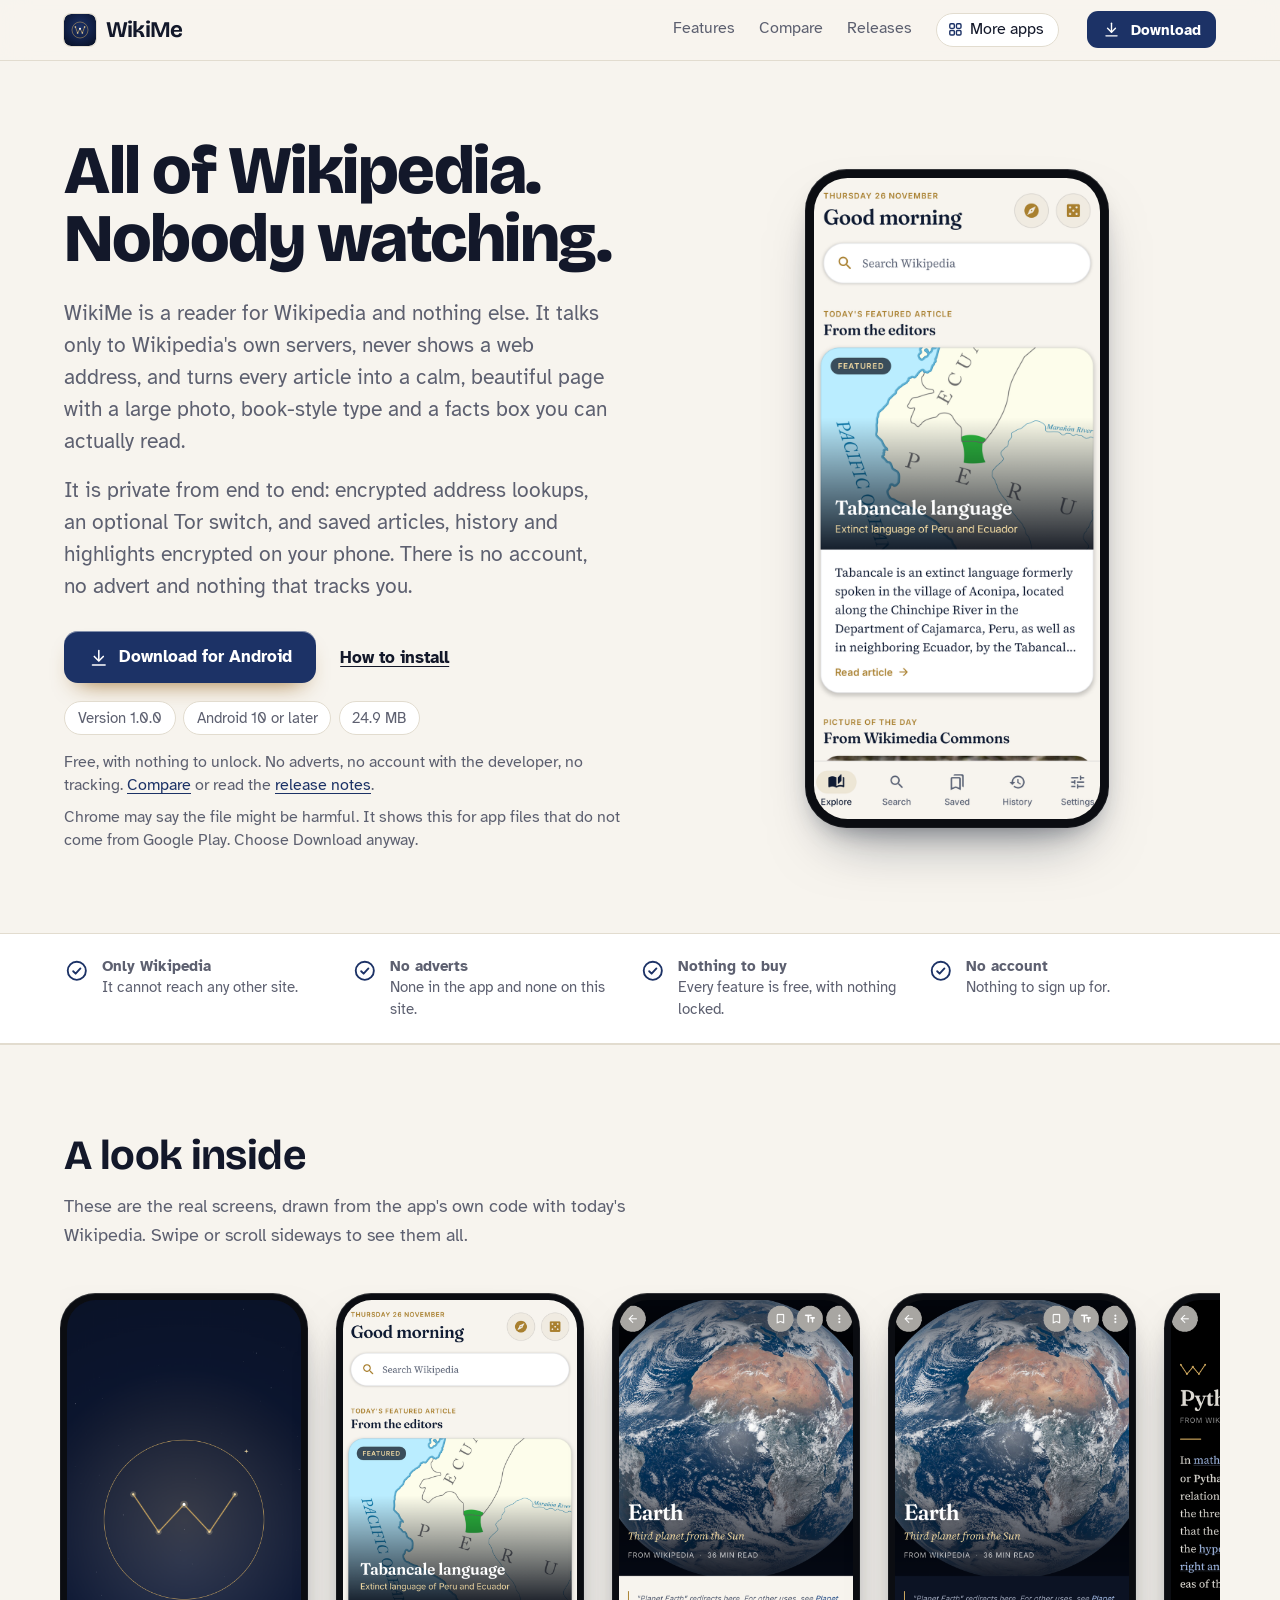
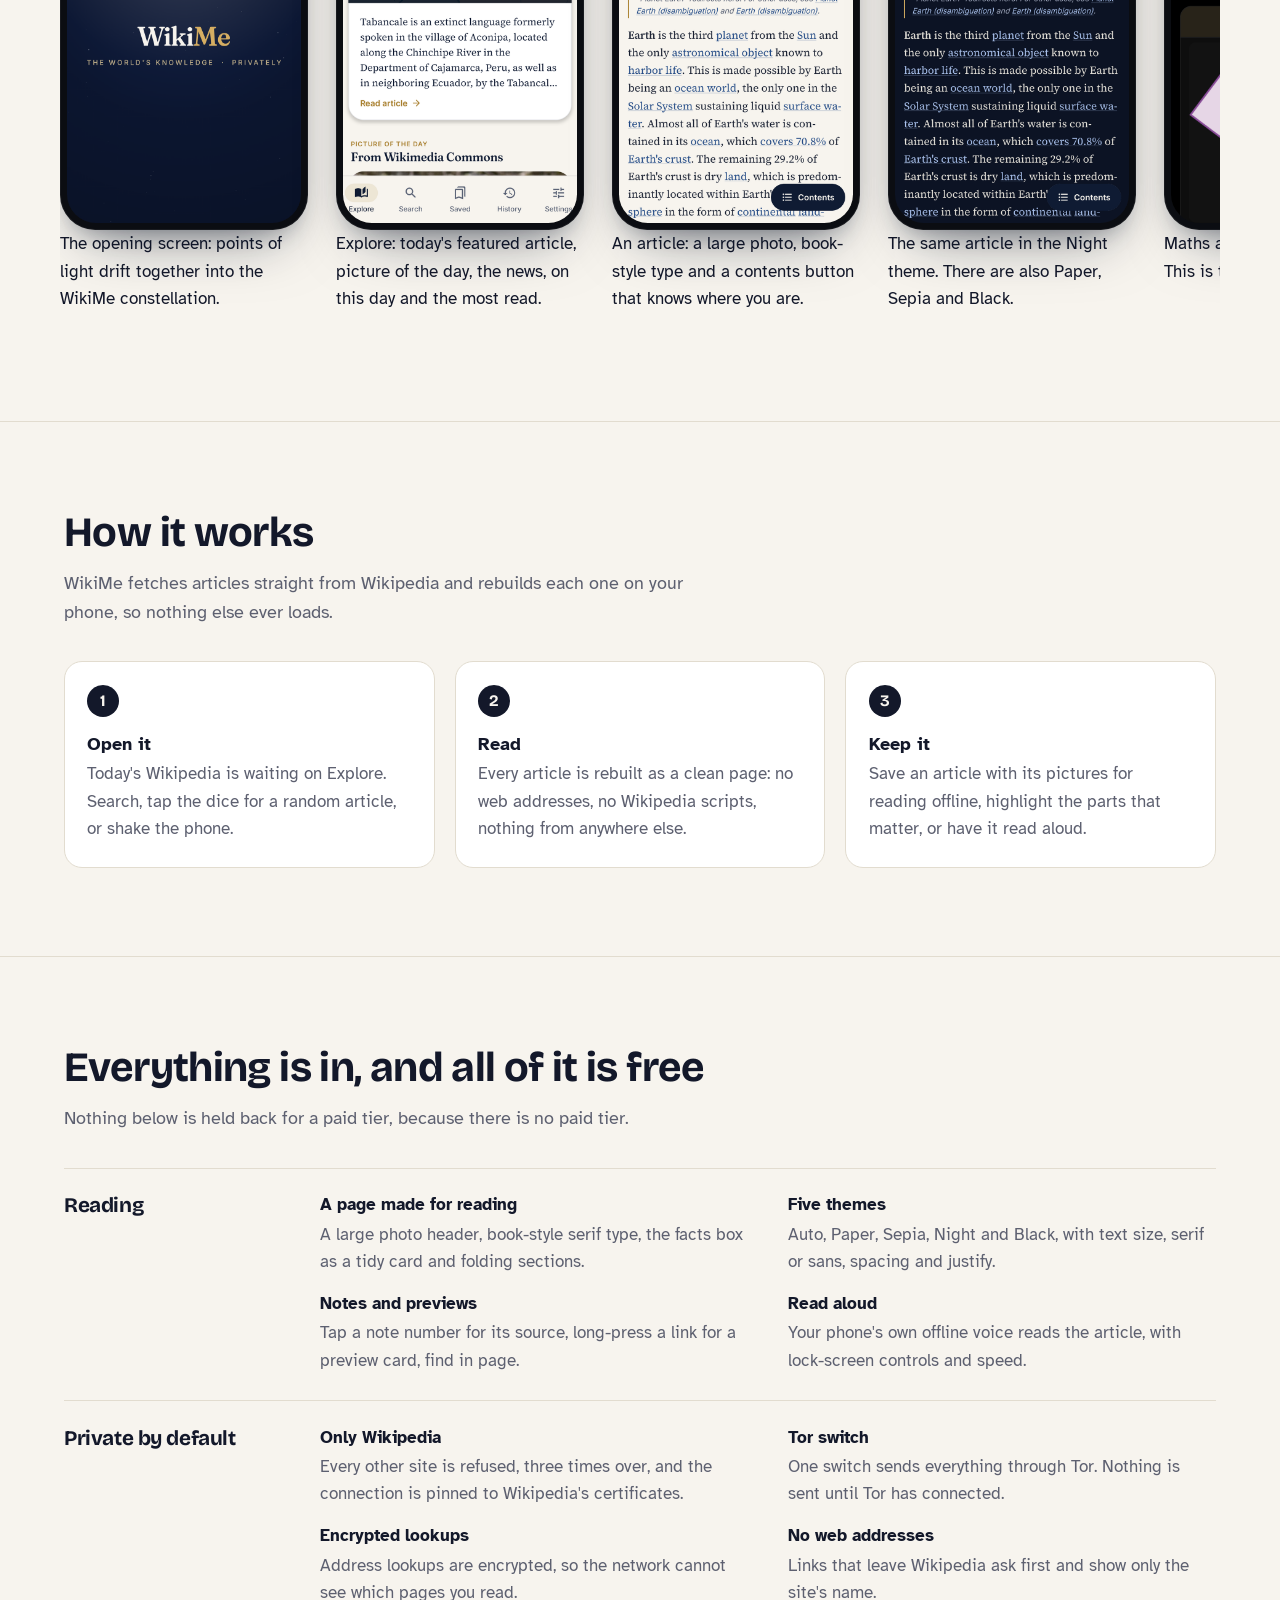
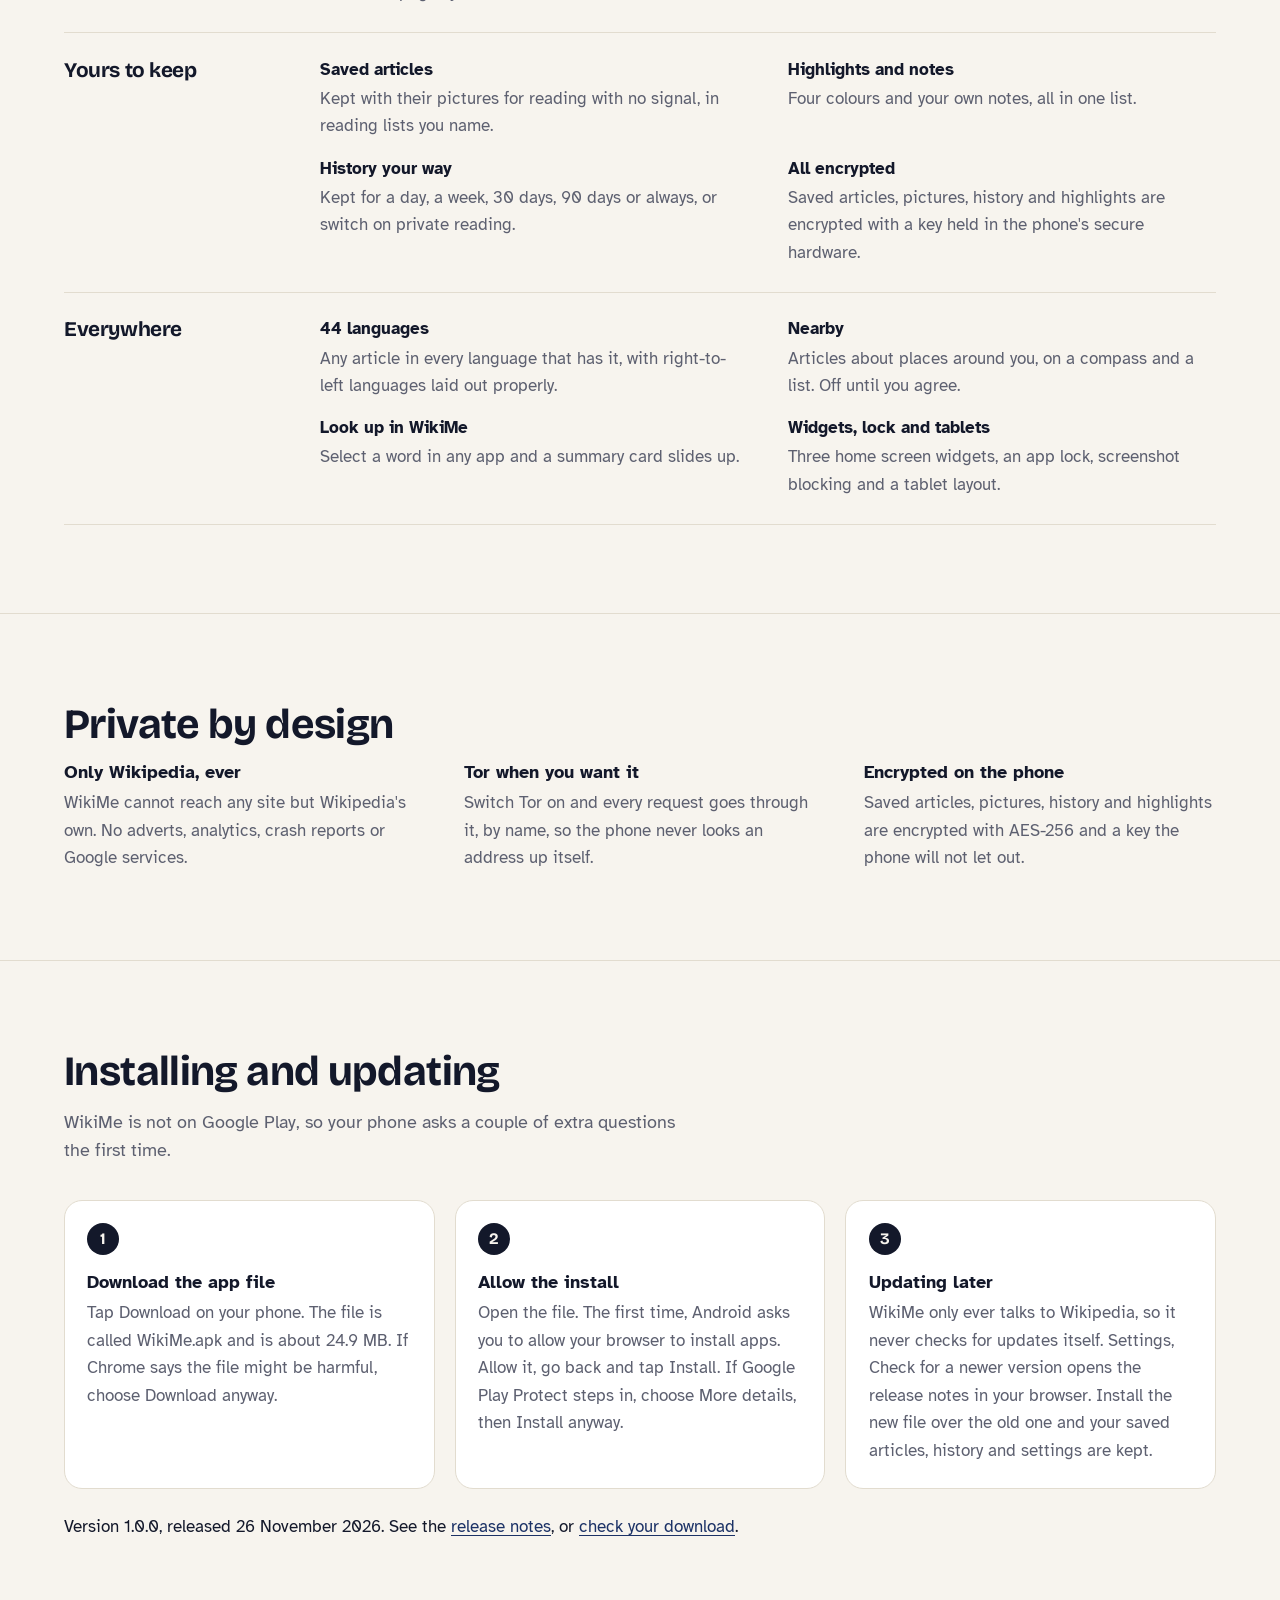
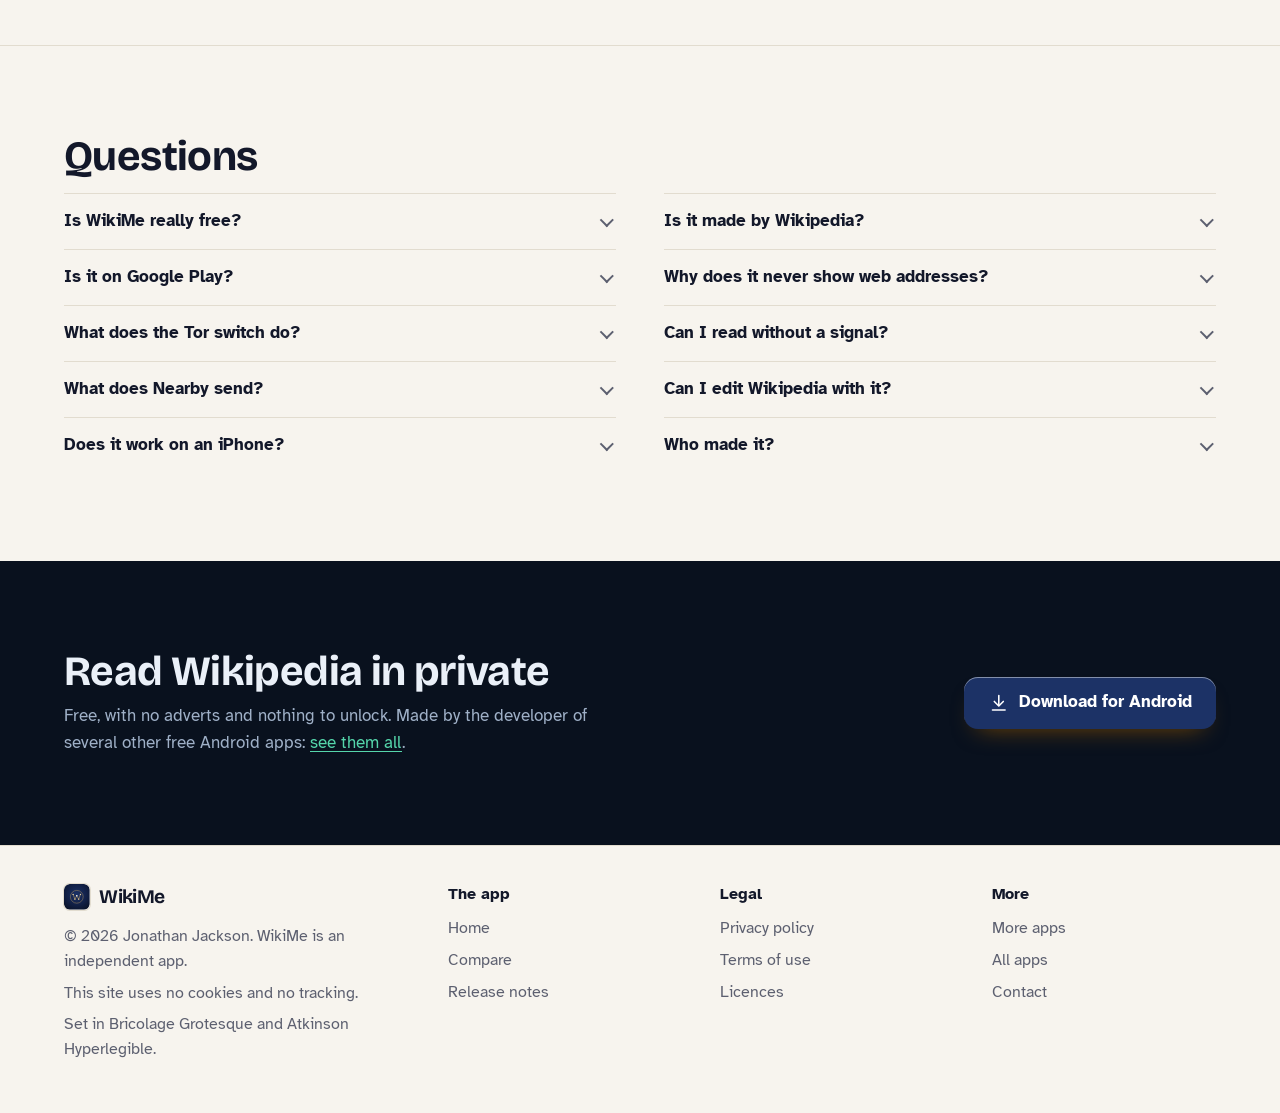
==== index.html @ 8884e82e "WikiMe 1.0.0 website" ====
<!DOCTYPE html>
<html lang="en-GB">
<head>
<meta charset="utf-8">
<meta name="viewport" content="width=device-width, initial-scale=1">
<title>WikiMe: a free, private Wikipedia reader for Android, with Tor built in</title>
<meta name="description" content="WikiMe is a private reader for Wikipedia on Android. It only ever talks to Wikipedia, never shows a web address, can route everything through Tor, and keeps saved articles, history and highlights encrypted on your phone. No account, no adverts, no tracking.">
<meta name="author" content="Jonathan Jackson">
<link rel="canonical" href="https://customgpter.github.io/wikime/">
<meta name="theme-color" content="#f7f4ee" media="(prefers-color-scheme: light)">
<meta name="theme-color" content="#080f22" media="(prefers-color-scheme: dark)">
<meta property="og:type" content="website">
<meta property="og:site_name" content="WikiMe">
<meta property="og:title" content="WikiMe: a free, private Wikipedia reader for Android, with Tor built in">
<meta property="og:description" content="WikiMe is a private reader for Wikipedia on Android. It only ever talks to Wikipedia, never shows a web address, can route everything through Tor, and keeps saved articles, history and highlights encrypted on your phone. No account, no adverts, no tracking.">
<meta property="og:url" content="https://customgpter.github.io/wikime/">
<meta property="og:image" content="https://customgpter.github.io/wikime/assets/og.png">
<meta property="og:image:width" content="1200">
<meta property="og:image:height" content="630">
<meta property="og:image:alt" content="WikiMe&#x27;s Explore screen: today&#x27;s featured article, a search bar and the tabs along the bottom">
<meta property="og:locale" content="en_GB">
<meta name="twitter:card" content="summary_large_image">
<link rel="icon" href="./assets/favicon.svg" type="image/svg+xml">
<link rel="apple-touch-icon" href="./assets/apple-touch-icon.png">
<link rel="preload" href="./assets/fonts/bricolage-grotesque-latin.woff2" as="font" type="font/woff2" crossorigin>
<link rel="preload" href="./assets/fonts/atkinson-hyperlegible-latin-400-normal.woff2" as="font" type="font/woff2" crossorigin>
<link rel="stylesheet" href="./assets/site.css?v=1">
<link rel="stylesheet" href="./assets/house.css?v=1">
<link rel="stylesheet" href="./assets/apps-list.css?v=1">
<script src="./assets/apps-list.js?v=1" defer></script>
<script type="application/ld+json">{"@context":"https://schema.org","@type":"SoftwareApplication","name":"WikiMe","url":"https://customgpter.github.io/wikime/","description":"WikiMe is a private reader for Wikipedia on Android. It only ever talks to Wikipedia, never shows a web address, can route everything through Tor, and keeps saved articles, history and highlights encrypted on your phone. No account, no adverts, no tracking.","applicationCategory":"ReferenceApplication","operatingSystem":"Android 10 or later","softwareVersion":"1.0.0","downloadUrl":"https://github.com/CustomGPTer/wikime/releases/latest/download/WikiMe.apk","releaseNotes":"https://customgpter.github.io/wikime/releases.html","offers":{"@type":"Offer","price":"0","priceCurrency":"GBP"},"inLanguage":"en-GB","image":"https://customgpter.github.io/wikime/assets/og.png","featureList":["A page made for reading","Five themes","Notes and previews","Read aloud","Only Wikipedia","Tor switch","Encrypted lookups","No web addresses","Saved articles","Highlights and notes","History your way","All encrypted"],"author":{"@type":"Person","name":"Jonathan Jackson"}}</script>
<script type="application/ld+json">{"@context":"https://schema.org","@type":"FAQPage","mainEntity":[{"@type":"Question","name":"Is WikiMe really free?","acceptedAnswer":{"@type":"Answer","text":"Yes. There is no paid version, no subscription and no adverts, and nothing in the app is locked."}},{"@type":"Question","name":"Is it made by Wikipedia?","acceptedAnswer":{"@type":"Answer","text":"No. WikiMe is an independent app that reads Wikipedia. The articles are written by Wikipedia's volunteers and shared under Wikipedia's own licence, which WikiMe credits on every article and when you share."}},{"@type":"Question","name":"Is it on Google Play?","acceptedAnswer":{"@type":"Answer","text":"No. WikiMe is a personal project and is downloaded from this site as an Android app file. It needs Android 10 or later."}},{"@type":"Question","name":"Why does it never show web addresses?","acceptedAnswer":{"@type":"Answer","text":"So it reads like a book, not a browser. Links inside Wikipedia open in WikiMe. A link to any other site asks first, shows only the site's name, and opens in your phone's own browser."}},{"@type":"Question","name":"What does the Tor switch do?","acceptedAnswer":{"@type":"Answer","text":"When it is on, every request goes through the Tor network, so Wikipedia and your network cannot link what you read to you. It is off by default because Tor is slower. While Tor is connecting, nothing is sent at all."}},{"@type":"Question","name":"Can I read without a signal?","acceptedAnswer":{"@type":"Answer","text":"Yes. Tap the bookmark on any article to save it with its pictures. Saved articles open with no connection, and can be updated whenever you like."}},{"@type":"Question","name":"What does Nearby send?","acceptedAnswer":{"@type":"Answer","text":"Only when you ask, and only after you agree: your approximate position, rounded to about a kilometre, is sent once to Wikipedia to find articles about places nearby. It is never stored."}},{"@type":"Question","name":"Can I edit Wikipedia with it?","acceptedAnswer":{"@type":"Answer","text":"No. WikiMe is for reading. It has no account and no sign-in, so there is nothing that can be linked to you."}},{"@type":"Question","name":"Does it work on an iPhone?","acceptedAnswer":{"@type":"Answer","text":"No. WikiMe is for Android phones and tablets only."}},{"@type":"Question","name":"Who made it?","acceptedAnswer":{"@type":"Answer","text":"WikiMe is made by Jonathan Jackson, an independent developer in the United Kingdom."}}]}</script>
</head>
<body>
<a class="skip" href="#main">Skip to content</a>
<header class="masthead">
<div class="wrap">
<a class="brand" href="./" aria-label="WikiMe home"><svg viewBox="0 0 108 108" aria-hidden="true"><defs><radialGradient id="wmbg" cx="0.5" cy="0.41" r="0.75"><stop offset="0" stop-color="#1c3266"/><stop offset="0.5" stop-color="#122149"/><stop offset="1" stop-color="#080f22"/></radialGradient></defs><rect width="108" height="108" rx="24" fill="url(#wmbg)"/><circle cx="54" cy="54" r="27" fill="none" stroke="#D6AE62" stroke-width="1.6"/><path d="M38.5,44 L46,64 L54,49.5 L62,64 L69.5,44" fill="none" stroke="#D6AE62" stroke-width="2.1" stroke-linejoin="round" stroke-linecap="round"/><circle cx="38.5" cy="44" r="2.8" fill="#F1D9A2"/><circle cx="46" cy="64" r="2.8" fill="#F1D9A2"/><circle cx="54" cy="49.5" r="3.4" fill="#fff"/><circle cx="62" cy="64" r="2.8" fill="#F1D9A2"/><circle cx="69.5" cy="44" r="2.8" fill="#F1D9A2"/></svg><span>WikiMe</span></a>
<nav aria-label="Main"><ul><li><a href="./#features">Features</a></li><li><a href="./compare.html">Compare</a></li><li><a href="./releases.html">Releases</a></li><li><a class="more-apps" href="./more-apps.html"><svg class="ico" viewBox="0 0 24 24" aria-hidden="true"><rect x="4" y="4" width="6.5" height="6.5" rx="1.6"/><rect x="13.5" y="4" width="6.5" height="6.5" rx="1.6"/><rect x="4" y="13.5" width="6.5" height="6.5" rx="1.6"/><rect x="13.5" y="13.5" width="6.5" height="6.5" rx="1.6"/></svg>More apps</a></li></ul></nav>
<a class="button small" href="https://github.com/CustomGPTer/wikime/releases/latest/download/WikiMe.apk"><svg class="ico" viewBox="0 0 24 24" aria-hidden="true"><path d="M12 4v11"/><path d="M7 10.5l5 5 5-5"/><path d="M5 20h14"/></svg>Download</a>
</div>
</header>
<main id="main">
<div class="hero">
<div class="wrap hero-grid">
<div class="hero-copy">
<h1>All of Wikipedia. Nobody watching.</h1>
<p class="lede">WikiMe is a reader for Wikipedia and nothing else. It talks only to Wikipedia's own servers, never shows a web address, and turns every article into a calm, beautiful page with a large photo, book-style type and a facts box you can actually read.</p><p class="lede">It is private from end to end: encrypted address lookups, an optional Tor switch, and saved articles, history and highlights encrypted on your phone. There is no account, no advert and nothing that tracks you.</p>

<p class="get" id="download"><a class="button" href="https://github.com/CustomGPTer/wikime/releases/latest/download/WikiMe.apk"><svg class="ico" viewBox="0 0 24 24" aria-hidden="true"><path d="M12 4v11"/><path d="M7 10.5l5 5 5-5"/><path d="M5 20h14"/></svg>Download for Android</a><a class="aside" href="#install">How to install</a></p>
<ul class="pills"><li>Version 1.0.0</li><li>Android 10 or later</li><li>24.9 MB</li></ul>
<p class="facts">Free, with nothing to unlock. No adverts, no account with the developer, no tracking. <a href="compare.html">Compare</a> or read the <a href="releases.html">release notes</a>.</p>
<p class="facts">Chrome may say the file might be harmful. It shows this for app files that do not come from Google Play. Choose Download anyway.</p>
</div>
<div class="hero-phone"><div class="phone"><img src="./assets/screens/explore.png" alt="Explore: today&#x27;s featured article, picture of the day, the news, on this day and the most read." width="393" height="852" fetchpriority="high"></div></div>
</div>
</div>

<section class="promises" aria-label="In short">
<div class="wrap"><ul><li><svg class="ico" viewBox="0 0 24 24" aria-hidden="true"><circle cx="12" cy="12" r="8.5"/><path d="M8.6 12.4l2.3 2.3 4.5-4.9"/></svg><span><b>Only Wikipedia</b><span>It cannot reach any other site.</span></span></li><li><svg class="ico" viewBox="0 0 24 24" aria-hidden="true"><circle cx="12" cy="12" r="8.5"/><path d="M8.6 12.4l2.3 2.3 4.5-4.9"/></svg><span><b>No adverts</b><span>None in the app and none on this site.</span></span></li><li><svg class="ico" viewBox="0 0 24 24" aria-hidden="true"><circle cx="12" cy="12" r="8.5"/><path d="M8.6 12.4l2.3 2.3 4.5-4.9"/></svg><span><b>Nothing to buy</b><span>Every feature is free, with nothing locked.</span></span></li><li><svg class="ico" viewBox="0 0 24 24" aria-hidden="true"><circle cx="12" cy="12" r="8.5"/><path d="M8.6 12.4l2.3 2.3 4.5-4.9"/></svg><span><b>No account</b><span>Nothing to sign up for.</span></span></li></ul></div>
</section>

<section id="screens" aria-labelledby="screens-h">
<div class="wrap">
<h2 id="screens-h">A look inside</h2>
<p class="intro">These are the real screens, drawn from the app&#x27;s own code with today&#x27;s Wikipedia. Swipe or scroll sideways to see them all.</p>
<div class="gallery" tabindex="0" role="region" aria-label="Screens from WikiMe"><figure class="shot"><div class="phone"><img src="./assets/screens/opening.png" alt="The opening screen: points of light drift together into the WikiMe constellation." width="393" height="852" loading="eager" decoding="async"></div><figcaption>The opening screen: points of light drift together into the WikiMe constellation.</figcaption></figure><figure class="shot"><div class="phone"><img src="./assets/screens/explore.png" alt="Explore: today&#x27;s featured article, picture of the day, the news, on this day and the most read." width="393" height="852" loading="eager" decoding="async"></div><figcaption>Explore: today&#x27;s featured article, picture of the day, the news, on this day and the most read.</figcaption></figure><figure class="shot"><div class="phone"><img src="./assets/screens/article.png" alt="An article: a large photo, book-style type and a contents button that knows where you are." width="393" height="852" loading="eager" decoding="async"></div><figcaption>An article: a large photo, book-style type and a contents button that knows where you are.</figcaption></figure><figure class="shot"><div class="phone"><img src="./assets/screens/night.png" alt="The same article in the Night theme. There are also Paper, Sepia and Black." width="393" height="852" loading="eager" decoding="async"></div><figcaption>The same article in the Night theme. There are also Paper, Sepia and Black.</figcaption></figure><figure class="shot"><div class="phone"><img src="./assets/screens/maths.png" alt="Maths and diagrams stay sharp. This is the Black theme." width="393" height="852" loading="eager" decoding="async"></div><figcaption>Maths and diagrams stay sharp. This is the Black theme.</figcaption></figure><figure class="shot"><div class="phone"><img src="./assets/screens/contents.png" alt="Contents: jump to any section, with the one you are reading marked." width="393" height="852" loading="eager" decoding="async"></div><figcaption>Contents: jump to any section, with the one you are reading marked.</figcaption></figure><figure class="shot"><div class="phone"><img src="./assets/screens/highlight.png" alt="Highlights and notes in four colours, kept encrypted on the phone." width="393" height="852" loading="eager" decoding="async"></div><figcaption>Highlights and notes in four colours, kept encrypted on the phone.</figcaption></figure><figure class="shot"><div class="phone"><img src="./assets/screens/search.png" alt="Search with pictures as you type, and inside articles too." width="393" height="852" loading="eager" decoding="async"></div><figcaption>Search with pictures as you type, and inside articles too.</figcaption></figure><figure class="shot"><div class="phone"><img src="./assets/screens/saved.png" alt="Saved articles with their pictures, for reading with no signal, in your own lists." width="393" height="852" loading="eager" decoding="async"></div><figcaption>Saved articles with their pictures, for reading with no signal, in your own lists.</figcaption></figure><figure class="shot"><div class="phone"><img src="./assets/screens/history.png" alt="History, kept for as long as you choose, with private reading a tap away." width="393" height="852" loading="eager" decoding="async"></div><figcaption>History, kept for as long as you choose, with private reading a tap away.</figcaption></figure><figure class="shot"><div class="phone"><img src="./assets/screens/settings.png" alt="Reading settings: five themes, text size, serif or sans, spacing and more." width="393" height="852" loading="eager" decoding="async"></div><figcaption>Reading settings: five themes, text size, serif or sans, spacing and more.</figcaption></figure><figure class="shot"><div class="phone"><img src="./assets/screens/nearby.png" alt="Nearby: articles about places around you, on a compass. Off until you agree." width="393" height="852" loading="eager" decoding="async"></div><figcaption>Nearby: articles about places around you, on a compass. Off until you agree.</figcaption></figure><figure class="shot"><div class="phone"><img src="./assets/screens/lock.png" alt="App lock with a PIN or fingerprint." width="393" height="852" loading="eager" decoding="async"></div><figcaption>App lock with a PIN or fingerprint.</figcaption></figure><figure class="shot"><div class="phone"><img src="./assets/screens/widgets.png" alt="Home screen widgets: featured article, on this day and a search bar." width="393" height="852" loading="eager" decoding="async"></div><figcaption>Home screen widgets: featured article, on this day and a search bar.</figcaption></figure></div>
</div>
</section>

<section id="how" aria-labelledby="how-h">
<div class="wrap">
<h2 id="how-h">How it works</h2>
<p class="intro">WikiMe fetches articles straight from Wikipedia and rebuilds each one on your phone, so nothing else ever loads.</p>
<ol class="steps"><li><h3>Open it</h3><p>Today's Wikipedia is waiting on Explore. Search, tap the dice for a random article, or shake the phone.</p></li><li><h3>Read</h3><p>Every article is rebuilt as a clean page: no web addresses, no Wikipedia scripts, nothing from anywhere else.</p></li><li><h3>Keep it</h3><p>Save an article with its pictures for reading offline, highlight the parts that matter, or have it read aloud.</p></li></ol>
</div>
</section>

<section id="features" aria-labelledby="features-h">
<div class="wrap">
<h2 id="features-h">Everything is in, and all of it is free</h2>
<p class="intro">Nothing below is held back for a paid tier, because there is no paid tier.</p>
<div class="groups"><div class="group"><h3>Reading</h3><dl><div><dt>A page made for reading</dt><dd>A large photo header, book-style serif type, the facts box as a tidy card and folding sections.</dd></div><div><dt>Five themes</dt><dd>Auto, Paper, Sepia, Night and Black, with text size, serif or sans, spacing and justify.</dd></div><div><dt>Notes and previews</dt><dd>Tap a note number for its source, long-press a link for a preview card, find in page.</dd></div><div><dt>Read aloud</dt><dd>Your phone's own offline voice reads the article, with lock-screen controls and speed.</dd></div></dl></div><div class="group"><h3>Private by default</h3><dl><div><dt>Only Wikipedia</dt><dd>Every other site is refused, three times over, and the connection is pinned to Wikipedia's certificates.</dd></div><div><dt>Tor switch</dt><dd>One switch sends everything through Tor. Nothing is sent until Tor has connected.</dd></div><div><dt>Encrypted lookups</dt><dd>Address lookups are encrypted, so the network cannot see which pages you read.</dd></div><div><dt>No web addresses</dt><dd>Links that leave Wikipedia ask first and show only the site's name.</dd></div></dl></div><div class="group"><h3>Yours to keep</h3><dl><div><dt>Saved articles</dt><dd>Kept with their pictures for reading with no signal, in reading lists you name.</dd></div><div><dt>Highlights and notes</dt><dd>Four colours and your own notes, all in one list.</dd></div><div><dt>History your way</dt><dd>Kept for a day, a week, 30 days, 90 days or always, or switch on private reading.</dd></div><div><dt>All encrypted</dt><dd>Saved articles, pictures, history and highlights are encrypted with a key held in the phone's secure hardware.</dd></div></dl></div><div class="group"><h3>Everywhere</h3><dl><div><dt>44 languages</dt><dd>Any article in every language that has it, with right-to-left languages laid out properly.</dd></div><div><dt>Nearby</dt><dd>Articles about places around you, on a compass and a list. Off until you agree.</dd></div><div><dt>Look up in WikiMe</dt><dd>Select a word in any app and a summary card slides up.</dd></div><div><dt>Widgets, lock and tablets</dt><dd>Three home screen widgets, an app lock, screenshot blocking and a tablet layout.</dd></div></dl></div></div>
</div>
</section>

<section id="privacy" aria-labelledby="privacy-h">
<div class="wrap">
<h2 id="privacy-h">Private by design</h2>
<ul class="plain"><li><h3>Only Wikipedia, ever</h3><p>WikiMe cannot reach any site but Wikipedia's own. No adverts, analytics, crash reports or Google services.</p></li><li><h3>Tor when you want it</h3><p>Switch Tor on and every request goes through it, by name, so the phone never looks an address up itself.</p></li><li><h3>Encrypted on the phone</h3><p>Saved articles, pictures, history and highlights are encrypted with AES-256 and a key the phone will not let out.</p></li></ul>
</div>
</section>

<section id="install" aria-labelledby="install-h">
<div class="wrap">
<h2 id="install-h">Installing and updating</h2>
<p class="intro">WikiMe is not on Google Play, so your phone asks a couple of extra questions the first time.</p>
<ol class="steps"><li><h3>Download the app file</h3><p>Tap Download on your phone. The file is called WikiMe.apk and is about 24.9 MB. If Chrome says the file might be harmful, choose Download anyway.</p></li><li><h3>Allow the install</h3><p>Open the file. The first time, Android asks you to allow your browser to install apps. Allow it, go back and tap Install. If Google Play Protect steps in, choose More details, then Install anyway.</p></li><li><h3>Updating later</h3><p>WikiMe only ever talks to Wikipedia, so it never checks for updates itself. Settings, Check for a newer version opens the release notes in your browser. Install the new file over the old one and your saved articles, history and settings are kept.</p></li></ol>
<p class="after-table">Version 1.0.0, released 26 November 2026. See the <a href="releases.html">release notes</a>, or <a href="releases.html#checking">check your download</a>.</p>
</div>
</section>

<section id="questions" aria-labelledby="questions-h">
<div class="wrap">
<h2 id="questions-h">Questions</h2>
<div class="faq"><details><summary>Is WikiMe really free?</summary><p>Yes. There is no paid version, no subscription and no adverts, and nothing in the app is locked.</p></details><details><summary>Is it made by Wikipedia?</summary><p>No. WikiMe is an independent app that reads Wikipedia. The articles are written by Wikipedia's volunteers and shared under Wikipedia's own licence, which WikiMe credits on every article and when you share.</p></details><details><summary>Is it on Google Play?</summary><p>No. WikiMe is a personal project and is downloaded from this site as an Android app file. It needs Android 10 or later.</p></details><details><summary>Why does it never show web addresses?</summary><p>So it reads like a book, not a browser. Links inside Wikipedia open in WikiMe. A link to any other site asks first, shows only the site's name, and opens in your phone's own browser.</p></details><details><summary>What does the Tor switch do?</summary><p>When it is on, every request goes through the Tor network, so Wikipedia and your network cannot link what you read to you. It is off by default because Tor is slower. While Tor is connecting, nothing is sent at all.</p></details><details><summary>Can I read without a signal?</summary><p>Yes. Tap the bookmark on any article to save it with its pictures. Saved articles open with no connection, and can be updated whenever you like.</p></details><details><summary>What does Nearby send?</summary><p>Only when you ask, and only after you agree: your approximate position, rounded to about a kilometre, is sent once to Wikipedia to find articles about places nearby. It is never stored.</p></details><details><summary>Can I edit Wikipedia with it?</summary><p>No. WikiMe is for reading. It has no account and no sign-in, so there is nothing that can be linked to you.</p></details><details><summary>Does it work on an iPhone?</summary><p>No. WikiMe is for Android phones and tablets only.</p></details><details><summary>Who made it?</summary><p>WikiMe is made by Jonathan Jackson, an independent developer in the United Kingdom.</p></details></div>
</div>
</section>

<section class="closing" aria-labelledby="closing-h">
<div class="wrap">
<div><h2 id="closing-h">Read Wikipedia in private</h2><p>Free, with no adverts and nothing to unlock. Made by the developer of several other free Android apps: <a href="more-apps.html">see them all</a>.</p></div>
<a class="button" href="https://github.com/CustomGPTer/wikime/releases/latest/download/WikiMe.apk"><svg class="ico" viewBox="0 0 24 24" aria-hidden="true"><path d="M12 4v11"/><path d="M7 10.5l5 5 5-5"/><path d="M5 20h14"/></svg>Download for Android</a>
</div>
</section>
</main>
<footer class="colophon">
<div class="wrap">
<div>
<a class="brand" href="./" aria-label="WikiMe home"><svg viewBox="0 0 108 108" aria-hidden="true"><defs><radialGradient id="wmbg" cx="0.5" cy="0.41" r="0.75"><stop offset="0" stop-color="#1c3266"/><stop offset="0.5" stop-color="#122149"/><stop offset="1" stop-color="#080f22"/></radialGradient></defs><rect width="108" height="108" rx="24" fill="url(#wmbg)"/><circle cx="54" cy="54" r="27" fill="none" stroke="#D6AE62" stroke-width="1.6"/><path d="M38.5,44 L46,64 L54,49.5 L62,64 L69.5,44" fill="none" stroke="#D6AE62" stroke-width="2.1" stroke-linejoin="round" stroke-linecap="round"/><circle cx="38.5" cy="44" r="2.8" fill="#F1D9A2"/><circle cx="46" cy="64" r="2.8" fill="#F1D9A2"/><circle cx="54" cy="49.5" r="3.4" fill="#fff"/><circle cx="62" cy="64" r="2.8" fill="#F1D9A2"/><circle cx="69.5" cy="44" r="2.8" fill="#F1D9A2"/></svg><span>WikiMe</span></a>
<p>&copy; 2026 Jonathan Jackson. WikiMe is an independent app.</p>
<p>This site uses no cookies and no tracking.</p>
<p>Set in Bricolage Grotesque and Atkinson Hyperlegible.</p>
</div>
<nav aria-label="The app"><h2>The app</h2><ul>
<li><a href="./">Home</a></li>
<li><a href="./compare.html">Compare</a></li>
<li><a href="./releases.html">Release notes</a></li>

</ul></nav>
<nav aria-label="Legal"><h2>Legal</h2><ul>
<li><a href="./privacy.html">Privacy policy</a></li>
<li><a href="./terms.html">Terms of use</a></li>
<li><a href="./licences.html">Licences</a></li>
</ul></nav>
<nav aria-label="More"><h2>More</h2><ul>
<li><a href="./more-apps.html">More apps</a></li>
<li><a href="https://customgpter.github.io/">All apps</a></li>
<li><a href="https://github.com/CustomGPTer/wikime/issues">Contact</a></li>
</ul></nav>
</div>
</footer>
</body>
</html>
---- assets/site.css ----
@font-face{font-family:"Bricolage Grotesque";src:url("fonts/bricolage-grotesque-latin.woff2") format("woff2");font-weight:200 800;font-style:normal;font-display:swap}
@font-face{font-family:"Atkinson Hyperlegible";src:url("fonts/atkinson-hyperlegible-latin-400-normal.woff2") format("woff2");font-weight:400;font-style:normal;font-display:swap}
@font-face{font-family:"Atkinson Hyperlegible";src:url("fonts/atkinson-hyperlegible-latin-700-normal.woff2") format("woff2");font-weight:700;font-style:normal;font-display:swap}

/* Daylight page, night-time camera. The lamp colour is kept for the one thing to press and for what the camera has seen. */
:root{
  --page:#f2f5f9; --panel:#ffffff; --raised:#e8edf3; --ink:#0d1a2b; --soft:#465468; --rule:#d2dae4;
  --accent:#0a6a55; --accent-ink:#ffffff; --warn:#8a5200; --rec:#d3302f;
  --lamp:#ffb347; --lamp-ink:#231400; --lamp-text:#8a5200;
  --night:#09111e; --night-2:#111d30; --night-3:#1a2a43; --night-ink:#eaf0f8; --night-soft:#9fb0c7; --night-rule:#24364f; --iris:#55d6ab;
  --display:"Bricolage Grotesque","Atkinson Hyperlegible",system-ui,sans-serif;
  --sans:"Atkinson Hyperlegible",system-ui,-apple-system,"Segoe UI",Roboto,sans-serif;
  --mono:ui-monospace,SFMono-Regular,Menlo,Consolas,"Liberation Mono",monospace;
  color-scheme:light dark;
}
@media (prefers-color-scheme:dark){
  :root{--page:#0a111b; --panel:#111a27; --raised:#182434; --ink:#e9eef5; --soft:#a0aec0; --rule:#243247;
    --accent:#55d6ab; --accent-ink:#00281d; --warn:#ffb347; --rec:#ff6163; --lamp-text:#ffb347}
}

*,*::before,*::after{box-sizing:border-box}
html{-webkit-text-size-adjust:100%;scroll-behavior:smooth;scroll-padding-top:5.5rem}
@media (prefers-reduced-motion:reduce){html{scroll-behavior:auto}}
body{margin:0;background:var(--page);color:var(--ink);font:400 1.0625rem/1.62 var(--sans);text-rendering:optimizeLegibility;-webkit-font-smoothing:antialiased}
img,svg{max-width:100%;display:block}
a{color:var(--accent);text-decoration-thickness:.07em;text-underline-offset:.2em}
a:hover{text-decoration-thickness:.13em}
:focus-visible{outline:3px solid var(--lamp);outline-offset:3px;border-radius:6px}
code{font:.9em/1 var(--mono);overflow-wrap:anywhere}
h1,h2,h3{font-family:var(--display);font-weight:700;letter-spacing:-.015em;line-height:1.08;margin:0;text-wrap:balance}
p{margin:0 0 1rem}
.skip{position:absolute;left:-999px;top:0;background:var(--ink);color:var(--page);padding:.6rem 1rem;z-index:30;border-radius:0 0 8px 0}
.skip:focus{left:0}
.sr{position:absolute;width:1px;height:1px;overflow:hidden;clip-path:inset(50%);white-space:nowrap}
.wrap{width:min(72rem,100% - 2.5rem);margin-inline:auto}
.measure{max-width:44rem}
.ico{width:1.25em;height:1.25em;flex:none;fill:none;stroke:currentColor;stroke-width:1.75;stroke-linecap:round;stroke-linejoin:round}

/* ---------- masthead */
.masthead{position:sticky;top:0;z-index:20;background:color-mix(in srgb,var(--page) 88%,transparent);-webkit-backdrop-filter:blur(14px) saturate(1.3);backdrop-filter:blur(14px) saturate(1.3);border-bottom:1px solid var(--rule)}
.masthead .wrap{display:flex;flex-wrap:wrap;align-items:center;gap:.35rem 1.75rem;padding-block:.7rem}
.brand{display:inline-flex;align-items:center;gap:.6rem;font:700 1.4rem/1 var(--display);letter-spacing:-.03em;color:var(--ink);text-decoration:none;margin-right:auto}
.brand svg{width:2rem;height:2rem;flex:none;border-radius:.5rem;box-shadow:0 0 0 1px var(--rule)}
.masthead nav ul{display:flex;flex-wrap:wrap;align-items:center;gap:.15rem 1.5rem;list-style:none;margin:0;padding:0;font-size:1rem;line-height:1.3}
.masthead nav a{display:inline-flex;align-items:center;gap:.4rem;color:var(--soft);text-decoration:none;padding-block:.45rem;border-bottom:2px solid transparent}
.masthead nav a:hover{color:var(--ink)}
.masthead nav a[aria-current="page"]{color:var(--ink);border-bottom-color:var(--lamp)}
.masthead nav a.more-apps{color:var(--ink);border:1px solid var(--rule);border-radius:999px;padding:.34rem .85rem .34rem .65rem;background:var(--panel)}
.masthead nav a.more-apps .ico{width:1.05em;height:1.05em;color:var(--accent);stroke-width:2}
.masthead nav a.more-apps:hover,.masthead nav a.more-apps[aria-current="page"]{border-color:var(--accent)}
.button{display:inline-flex;align-items:center;gap:.6rem;background:var(--lamp);color:var(--lamp-ink);font:700 1.08rem/1.2 var(--sans);text-decoration:none;padding:.95rem 1.5rem;border-radius:14px;box-shadow:0 1px 0 rgba(255,255,255,.45) inset,0 12px 24px -14px rgba(138,82,0,.9)}
.button:hover{background:#ffc56e}
.button:active{transform:translateY(1px)}
.button.small{font-size:.95rem;padding:.55rem .95rem;border-radius:11px;box-shadow:none}
.button.quiet{background:none;box-shadow:none;border:1px solid var(--rule);color:var(--ink)}
.button.quiet:hover{border-color:var(--ink);background:none}
@media (max-width:52rem){
  .masthead nav{order:3;flex:1 0 100%}
  .masthead nav ul{gap:.1rem .85rem;font-size:.95rem}
  .masthead nav .wide{display:none}
}
@media (max-width:24rem){.masthead nav a.more-apps .ico{display:none}.masthead nav a.more-apps{padding-inline:.7rem}}

/* ---------- hero */
.hero{padding-block:clamp(2.2rem,6vw,4.75rem) clamp(2.5rem,6vw,4.5rem);overflow:hidden}
.hero-grid{display:grid;gap:clamp(2.25rem,5vw,4rem);align-items:center}
@media (min-width:62rem){.hero-grid{grid-template-columns:minmax(0,11fr) minmax(0,10fr)}}
.hero h1{font-size:clamp(2.6rem,6vw,4.25rem);font-weight:800;line-height:1;letter-spacing:-.022em;margin-bottom:1.5rem}
.lede{font-size:clamp(1.14rem,2vw,1.3rem);line-height:1.55;color:var(--soft);margin:0 0 1rem;max-width:34rem}
.get{display:flex;flex-wrap:wrap;align-items:center;gap:.9rem 1.5rem;margin:1.8rem 0 1.1rem}
.get .aside{font-weight:700;color:var(--ink)}
.facts{font-size:.98rem;line-height:1.5;color:var(--soft);margin:0 0 .5rem;max-width:36rem}
.pills{display:flex;flex-wrap:wrap;gap:.45rem;list-style:none;margin:0 0 1rem;padding:0;font-size:.95rem}
.pills li{border:1px solid var(--rule);border-radius:999px;padding:.22rem .8rem;background:var(--panel);color:var(--soft)}

/* the monitor: the camera's view, the day beneath it, and the alert it sends */
.monitor{position:relative;max-width:36rem;margin-inline:auto;width:100%;padding-bottom:3.1rem}
@media (min-width:62rem){.monitor{margin-inline:auto 0}}
.screen{position:relative;background:var(--night);border-radius:22px;padding:.6rem;box-shadow:0 0 0 1px var(--night-rule),0 30px 60px -30px rgba(9,17,30,.75)}
.cam{position:relative;border-radius:15px;overflow:hidden;aspect-ratio:16/10;background:#0b1626}
.cam svg{width:100%;height:100%}
.cam text{font:700 15px var(--sans);fill:#231400}
.hud{position:absolute;display:inline-flex;align-items:center;gap:.4rem;font:700 .76rem/1 var(--sans);color:var(--night-ink);background:rgba(6,12,22,.62);border-radius:999px;padding:.38rem .65rem;letter-spacing:.01em}
.hud i{width:.5rem;height:.5rem;border-radius:50%;background:var(--iris)}
.hud.watching{left:.7rem;top:.7rem}
.hud.rec{right:.7rem;top:.7rem}
.hud.rec i{background:#ff5a5c}
.hud.stamp{left:.7rem;bottom:.7rem;font:400 .74rem/1 var(--mono);border-radius:6px;color:#d5deea}
.hud.place{right:.7rem;bottom:.7rem;border-radius:6px;font-weight:400;color:#d5deea}
.day{padding:.85rem .55rem 2rem;color:var(--night-soft);font-size:.8rem;line-height:1.2}
.day-head{display:flex;justify-content:space-between;margin-bottom:.6rem}
.day-head b{color:var(--night-ink)}
.track{position:relative;height:1.5rem;border-radius:7px;background:repeating-linear-gradient(90deg,var(--night-3) 0 1px,transparent 1px calc(100% / 24)),var(--night-2);box-shadow:inset 0 0 0 1px var(--night-rule)}
.ev{position:absolute;top:3px;bottom:3px;width:max(5px,1.1%);border-radius:3px;background:var(--iris);left:var(--at)}
.ev.seen{background:var(--lamp)}
.now{position:absolute;top:-4px;bottom:-4px;left:var(--at);width:2px;background:var(--night-ink);border-radius:2px}
.hours{display:flex;justify-content:space-between;margin-top:.4rem;font-size:.72rem}
.alert{position:absolute;right:-.4rem;bottom:0;display:flex;align-items:center;gap:.75rem;width:min(19rem,88%);background:var(--panel);color:var(--ink);border:1px solid var(--rule);border-radius:16px;padding:.65rem .8rem;box-shadow:0 18px 36px -18px rgba(9,17,30,.55)}
.alert .thumb{flex:none;width:3.1rem;height:3.1rem;border-radius:10px;background:linear-gradient(160deg,#16263d,#0b1626);position:relative;overflow:hidden}
.alert .thumb::before{content:"";position:absolute;left:50%;bottom:0;width:38%;height:62%;translate:-50% 0;border-radius:40% 40% 0 0;background:#6f86a6}
.alert .thumb::after{content:"";position:absolute;left:50%;top:14%;width:26%;aspect-ratio:1;translate:-50% 0;border-radius:50%;background:#8ea4c2}
.alert b{display:block;font-size:.98rem;line-height:1.25}
.alert span{display:block;font-size:.86rem;color:var(--soft);line-height:1.3}
.alert .dot{flex:none;width:.6rem;height:.6rem;border-radius:50%;background:var(--lamp);margin-left:auto;box-shadow:0 0 0 4px color-mix(in srgb,var(--lamp) 25%,transparent)}
@media (max-width:26rem){.alert{right:0}}
@media (prefers-reduced-motion:no-preference){
  .cam .spill{animation:vg-in .9s ease-out .25s both}
  .cam .who{animation:vg-step .9s cubic-bezier(.2,.8,.25,1) .9s both}
  .cam .mark{animation:vg-lock .45s cubic-bezier(.3,1.4,.5,1) 1.7s both;transform-box:fill-box;transform-origin:center}
  .hud.rec{animation:vg-in .3s ease-out 2.05s both}
  .hud.rec i{animation:vg-blink 1.2s steps(2,jump-none) 2.3s 4}
  .ev.seen,.now{animation:vg-pop .4s cubic-bezier(.3,1.5,.5,1) 2.4s both}
  .alert{animation:vg-rise .6s cubic-bezier(.2,.8,.25,1) 2.9s both}
  @keyframes vg-in{from{opacity:0}to{opacity:1}}
  @keyframes vg-step{from{opacity:0;transform:translateX(18px)}to{opacity:1;transform:none}}
  @keyframes vg-lock{from{opacity:0;transform:scale(1.12)}to{opacity:1;transform:none}}
  @keyframes vg-blink{from{opacity:1}to{opacity:.25}}
  @keyframes vg-pop{from{opacity:0;transform:scaleY(.2)}to{opacity:1;transform:none}}
  @keyframes vg-rise{from{opacity:0;transform:translateY(14px)}to{opacity:1;transform:none}}
}

/* ---------- sections */
section{padding-block:clamp(3rem,7vw,5.5rem)}
section + section{border-top:1px solid var(--rule)}
h2{font-size:clamp(1.8rem,3.6vw,2.6rem);margin-bottom:.9rem}
h3{font:700 1.1rem/1.3 var(--sans);letter-spacing:0;margin:0 0 .3rem}
.intro{color:var(--soft);max-width:40rem;margin-bottom:2.2rem;font-size:1.1rem}

.promises{padding-block:0;border-block:1px solid var(--rule);background:var(--panel)}
.promises ul{list-style:none;margin:0;padding:0;display:grid;grid-template-columns:repeat(auto-fit,minmax(min(100%,14rem),1fr))}
.promises li{display:flex;gap:.8rem;align-items:flex-start;padding:1.4rem 1.5rem 1.4rem 0}
.promises .ico{width:1.6rem;height:1.6rem;color:var(--accent);margin-top:.1rem}
.promises b{display:block;line-height:1.3}
.promises span{color:var(--soft);font-size:.96rem;line-height:1.45;display:block}
.hero + .promises{border-top:1px solid var(--rule)}

.steps{list-style:none;counter-reset:s;margin:0;padding:0;display:grid;gap:1.25rem}
@media (min-width:52rem){.steps{grid-template-columns:repeat(3,minmax(0,1fr))}}
.steps li{counter-increment:s;background:var(--panel);border:1px solid var(--rule);border-radius:18px;padding:1.4rem 1.4rem 1.5rem}
.steps li::before{content:counter(s);display:grid;place-items:center;width:2rem;height:2rem;border-radius:50%;background:var(--ink);color:var(--page);font:700 1rem/1 var(--display);margin-bottom:1rem}
.steps p{margin:0;color:var(--soft)}

.notices{display:grid;gap:1.25rem}
@media (min-width:52rem){.notices{grid-template-columns:repeat(2,minmax(0,1fr))}}
.sense{background:var(--night);color:var(--night-ink);border-radius:20px;padding:1.5rem 1.5rem 1.6rem;box-shadow:0 0 0 1px var(--night-rule)}
.sense h3{font:700 1.35rem/1.2 var(--display);letter-spacing:-.02em;margin-bottom:.35rem}
.sense p{color:var(--night-soft);margin-bottom:1.1rem}
.chips{display:flex;flex-wrap:wrap;gap:.5rem;list-style:none;margin:0;padding:0}
.chips li{display:inline-flex;align-items:center;gap:.45rem;border:1px solid var(--night-rule);background:var(--night-2);border-radius:10px;padding:.42rem .75rem .42rem .6rem;font-size:.98rem;line-height:1.2}
.chips .ico{color:var(--lamp)}

.groups{display:grid;gap:0}
.group{display:grid;gap:.4rem 3rem;padding-block:1.6rem;border-top:1px solid var(--rule)}
.group:last-child{border-bottom:1px solid var(--rule)}
@media (min-width:56rem){.group{grid-template-columns:13rem minmax(0,1fr)}}
.group > h3{font:700 1.3rem/1.2 var(--display);letter-spacing:-.02em;color:var(--ink)}
.group dl{margin:0;display:grid;gap:1.1rem 2.5rem}
@media (min-width:40rem){.group dl{grid-template-columns:repeat(2,minmax(0,1fr))}}
.group dt{font-weight:700;line-height:1.35}
.group dd{margin:.2rem 0 0;color:var(--soft)}

.setups{display:grid;gap:1.25rem}
@media (min-width:52rem){.setups{grid-template-columns:repeat(2,minmax(0,1fr))}}
.setup{background:var(--panel);border:1px solid var(--rule);border-radius:20px;padding:1.5rem}
.setup h3{font:700 1.35rem/1.2 var(--display);letter-spacing:-.02em;margin-bottom:.9rem}
.setup .kit{display:flex;align-items:center;gap:.6rem;color:var(--soft);font-size:.95rem;margin-bottom:1rem}
.setup .kit .ico{width:1.9rem;height:1.9rem;color:var(--ink);stroke-width:1.5}
.setup .kit .to{width:1.2rem;height:1.2rem;color:var(--soft)}
.ticks{list-style:none;margin:0;padding:0;display:grid;gap:.5rem}
.ticks li{position:relative;padding-left:1.7rem;color:var(--soft)}
.ticks li::before{content:"";position:absolute;left:.15rem;top:.42em;width:.75rem;height:.42rem;border-left:2.5px solid var(--accent);border-bottom:2.5px solid var(--accent);rotate:-45deg}

.modes{list-style:none;margin:0;padding:0;display:grid;gap:1.25rem}
@media (min-width:52rem){.modes{grid-template-columns:repeat(3,minmax(0,1fr))}}
.modes li{border-top:3px solid var(--ink);padding-top:1rem}
.modes p{color:var(--soft);margin:0}

.scroll{overflow-x:auto}
table{width:100%;border-collapse:collapse}
th,td{text-align:left;vertical-align:top;padding:.85rem 1.2rem .85rem 0;border-top:1px solid var(--rule)}
thead th{border-top:0;color:var(--soft);font-weight:400;padding-top:0}
tbody th{font-weight:700;min-width:11rem}
tr:last-child>*{border-bottom:1px solid var(--rule)}
.after-table{margin-top:1.5rem}
/* On a phone a table becomes a stack: the row's name, then its cells side by side. */
@media (max-width:40rem){
  table:not(.cmp),table:not(.cmp) thead,table:not(.cmp) tbody{display:block}
  table:not(.cmp) tr{display:flex;flex-wrap:wrap;gap:.3rem 1.1rem;padding:.9rem 0;border-top:1px solid var(--rule)}
  table:not(.cmp) thead tr{border-top:0;padding-top:0}
  table:not(.cmp) tbody tr:last-child{border-bottom:1px solid var(--rule)}
  table:not(.cmp) th,table:not(.cmp) td{display:block;border:0;padding:0;flex:1 1 0;min-width:0;overflow-wrap:break-word}
  table:not(.cmp) tr>:first-child{flex:0 0 100%;min-width:0}
}

.plain{list-style:none;margin:0;padding:0;display:grid;gap:1.6rem 3rem}
@media (min-width:52rem){.plain{grid-template-columns:repeat(3,minmax(0,1fr))}}
.plain p{color:var(--soft);margin:0}

.faq{display:grid;gap:0 3rem;align-items:start}
@media (min-width:56rem){.faq{grid-template-columns:repeat(2,minmax(0,1fr))}}
.faq details{border-top:1px solid var(--rule);padding:.15rem 0}
.faq summary{cursor:pointer;list-style:none;display:flex;align-items:flex-start;justify-content:space-between;gap:1rem;font-weight:700;padding:.85rem 0;line-height:1.35}
.faq summary::-webkit-details-marker{display:none}
.faq summary::after{content:"";flex:none;width:.6rem;height:.6rem;margin:.3rem .25rem 0 0;border-right:2px solid var(--soft);border-bottom:2px solid var(--soft);rotate:45deg;transition:rotate .15s}
.faq details[open] summary::after{rotate:-135deg;margin-top:.55rem}
.faq details p{color:var(--soft);margin:0 0 1.1rem;max-width:36rem}
@media (prefers-reduced-motion:reduce){.faq summary::after{transition:none}}

.closing{background:var(--night);color:var(--night-ink);border-top:0}
.closing .wrap{display:grid;gap:1.5rem 3rem;align-items:center}
@media (min-width:52rem){.closing .wrap{grid-template-columns:minmax(0,1fr) auto}}
.closing h2{margin-bottom:.5rem}
.closing p{color:var(--night-soft);margin:0;max-width:36rem}
.closing a:not(.button){color:var(--iris)}
section + .closing{border-top:0}

/* ---------- document pages */
.doc{padding-block:clamp(2.5rem,6vw,4.5rem) clamp(3rem,7vw,5rem)}
.doc h1{font-size:clamp(2.2rem,5vw,3.2rem);font-weight:800;letter-spacing:-.02em;margin-bottom:1.2rem}
.doc .lede{max-width:none}
.doc h2{font-size:1.6rem;margin-top:2.8rem;margin-bottom:.7rem;scroll-margin-top:5.5rem}
.doc h3{margin-top:1.6rem}
.doc ul{padding-left:1.25rem;margin:0 0 1rem}
.doc li{margin:.4rem 0}
.doc a{overflow-wrap:anywhere}
.contents{border-block:1px solid var(--rule);padding-block:1rem;margin-block:2rem}
.contents ul{list-style:none;margin:.4rem 0 0;padding:0;columns:2 14rem;column-gap:2rem}
.contents li{margin:.2rem 0;break-inside:avoid}
.note{border-left:3px solid var(--lamp);padding:.2rem 0 .2rem 1.1rem;color:var(--soft)}
.key{font-size:.95rem;line-height:1.55;color:var(--soft);margin:0 0 .6rem}
.sum{font-size:.95rem;overflow-wrap:anywhere}

/* ---------- compare */
.cmp{min-width:44rem;margin:1.4rem 0 1rem}
.cmp th,.cmp td{padding:.85rem .9rem}
.cmp thead th{color:var(--ink);font-weight:700;vertical-align:bottom;padding-top:.85rem}
.cmp small{display:block;font-weight:400;font-size:.84rem;line-height:1.35;color:var(--soft)}
.cmp tbody th{min-width:13rem;padding-left:0}
.cmp thead th:first-child{padding-left:0}
.cmp .ours{background:var(--panel);box-shadow:inset 1px 0 var(--rule),inset -1px 0 var(--rule)}
.yes{color:var(--accent);font-weight:700}
.pay{color:var(--lamp-text);font-weight:700}
.na{color:var(--soft)}
.cmp .app{display:none}
@media (max-width:54rem){
  .cmp{min-width:0}
  .cmp thead{position:absolute;width:1px;height:1px;overflow:hidden;clip-path:inset(50%)}
  .cmp tbody,.cmp tr,.cmp th,.cmp td{display:block}
  .cmp tr{padding:1rem 0;border-top:1px solid var(--rule)}
  .cmp th,.cmp td{border:0;padding:0}
  .cmp tbody th{min-width:0;margin-bottom:.55rem}
  .cmp td{display:grid;grid-template-columns:7.5rem 1fr;gap:.75rem;padding:.22rem 0}
  .cmp .app{display:block;font-weight:400;color:var(--soft)}
  .cmp .ours{background:none;box-shadow:none}
  .cmp .ours .app{color:var(--ink);font-weight:700}
}

/* ---------- release notes */
.release{border-top:1px solid var(--rule);margin-top:2.4rem;padding-top:1.9rem;scroll-margin-top:5.5rem}
.doc .release h2{margin-top:0}
.contents + .release{border-top:0;margin-top:0;padding-top:.4rem}
.ver{font-weight:700;font-size:.95rem;color:var(--lamp-text);margin:0 0 .5rem}
.when{color:var(--soft);margin:-.2rem 0 .2rem}
.tag{display:inline-block;background:var(--accent);color:var(--accent-ink);border-radius:999px;font-weight:700;font-size:.8rem;padding:.08rem .6rem;margin-right:.6rem}
.doc .release h3{font-size:1rem;color:var(--ink);margin:1.3rem 0 .2rem}
.release ul{margin-bottom:0}

/* ---------- more apps */
.mapps{list-style:none;margin:2.2rem 0 0;padding:0;display:grid;gap:1.4rem}
@media (min-width:50rem){.mapps{grid-template-columns:repeat(2,minmax(0,1fr))}}
.doc .mapps{padding-left:0}
.doc .mapp{margin:0}
.mapp{display:flex;flex-direction:column;background:var(--panel);border:1px solid var(--rule);border-radius:20px;overflow:hidden}
.mapp-cover{position:relative;height:6.5rem;background:linear-gradient(135deg,var(--b),var(--b2));overflow:hidden}
.mapp-cover svg{position:absolute;right:-1.2rem;top:-1.6rem;width:11rem;height:11rem;max-width:none;opacity:.22}
.mapp-body{display:flex;flex-direction:column;flex:1;padding:0 1.4rem 1.4rem}
.mapp-icon{width:4.25rem;height:4.25rem;border-radius:1rem;margin-top:-2.1rem;position:relative;box-shadow:0 0 0 4px var(--panel)}
.mapp h2{font-size:1.6rem;margin:.85rem 0 .1rem}
.mapp-kind{color:var(--soft);margin:0 0 .7rem}
.mapp-say{margin:0 0 1.1rem}
.mapp-go{display:flex;flex-wrap:wrap;align-items:center;gap:.7rem 1.3rem;margin:auto 0 0}
.mapp-go .button{padding:.75rem 1.15rem;font-size:1rem;border-radius:12px}
.mapp-site{font-weight:700}
.mapp-needs{font-size:.9rem;color:var(--soft);margin:.9rem 0 0}

/* ---------- colophon */
.colophon{border-top:1px solid var(--rule);color:var(--soft);font-size:.98rem;line-height:1.6}
.colophon .wrap{display:grid;gap:2rem 3rem;padding-block:2.4rem 2.8rem}
@media (min-width:52rem){.colophon .wrap{grid-template-columns:minmax(0,1.5fr) repeat(3,minmax(0,1fr))}}
.colophon p{margin:0 0 .4rem;max-width:26rem}
.colophon .brand{font-size:1.2rem;margin-bottom:.9rem}
.colophon .brand svg{width:1.6rem;height:1.6rem}
.colophon h2{font:700 .98rem/1.3 var(--sans);letter-spacing:0;color:var(--ink);margin:0 0 .5rem}
.colophon ul{list-style:none;margin:0;padding:0}
.colophon li a{display:inline-block;padding-block:.22rem;color:var(--soft);text-decoration:none}
.colophon li a:hover{color:var(--ink);text-decoration:underline}
---- assets/house.css ----
:root{--page:#f7f4ee;--panel:#ffffff;--raised:#efe9dd;--ink:#13182a;--soft:#5d6070;--rule:#e2dccf;--accent:#1c3266;--accent-ink:#ffffff;--lamp:#1c3266;--lamp-ink:#ffffff;--lamp-text:#1c3266}
@media (prefers-color-scheme:dark){:root{--page:#080f22;--panel:#0f1a36;--raised:#162447;--ink:#eef0f6;--soft:#9aa3bb;--rule:#22305a;--accent:#d6ae62;--accent-ink:#1a1406;--lamp:#d6ae62;--lamp-ink:#1a1406;--lamp-text:#d6ae62}}
/* House additions: phone frames, the screens gallery, the lawful-use box and test-build labels. */
.brand svg{border-radius:22%}
.hero-phone{display:flex;justify-content:center}
.phone{position:relative;width:min(100%,19rem);aspect-ratio:393/852;padding:.55rem;border-radius:2.6rem;background:#0b0d12;box-shadow:0 0 0 1px rgba(255,255,255,.06) inset,0 1px 0 rgba(255,255,255,.12) inset,0 30px 60px -28px rgba(10,20,40,.55),0 12px 24px -12px rgba(10,20,40,.35)}
.phone img{display:block;width:100%;height:100%;object-fit:cover;object-position:top;border-radius:2.1rem;background:#111}
.gallery{display:flex;gap:clamp(1rem,3vw,1.75rem);overflow-x:auto;scroll-snap-type:x mandatory;padding:.5rem .25rem 1.25rem;margin:1.75rem -.25rem 0;scrollbar-width:thin;overscroll-behavior-x:contain}
.gallery:focus-visible{outline-offset:6px}
.shot{flex:0 0 auto;width:min(72vw,15.5rem);margin:0;scroll-snap-align:start}
.shot .phone{width:100%;border-radius:2.2rem;padding:.45rem}
.shot .phone img{border-radius:1.8rem}
.shot .shot figcaption{margin:.85rem .2rem 0;font-size:.98rem;line-height:1.4;color:var(--soft)}
.gate-scope{margin:0 0 .25rem}
.law-box{margin:0 0 1rem;padding:.9rem 1rem;max-width:34rem;border:1px solid #e0b450;background:#fff8e6;color:#3d2a00;border-radius:14px}
.law-box label{display:flex;gap:.65rem;align-items:flex-start;font-weight:700;cursor:pointer;font-size:1.02rem}
.law-box input{width:1.25rem;height:1.25rem;margin:.12rem 0 0;flex:none;accent-color:#8a5200}
.law-box p{margin:.5rem 0 0;font-size:.95rem}
.law-box a{color:#6b4000;font-weight:700}
.gate-scope a[aria-disabled="true"]{opacity:.45;cursor:not-allowed;pointer-events:none;filter:grayscale(.4);box-shadow:none}
.law-band{background:var(--raised)}
.beta-tag{display:inline-block;margin-left:-.9rem;font-size:.72rem;font-weight:700;letter-spacing:.05em;text-transform:uppercase;padding:.3rem .5rem;border-radius:6px;background:#ffe7b3;color:#5c3b00;border:1px solid #e0b450}
.beta-note{max-width:34rem;padding:.8rem 1rem;border-radius:12px;background:#ffe7b3;color:#3d2a00;border:1px solid #e0b450}
.mapp-soon{display:inline-block;padding:.85rem 1.3rem;border:1px dashed var(--rule);border-radius:14px;color:var(--soft);font-weight:700}
code.sum{word-break:break-all}
@media (prefers-color-scheme:dark){
  .law-box,.beta-note{background:#2a2108;color:#ffe9b8;border-color:#7a5c14}
  .law-box a{color:#ffd27a}
  .law-box input{accent-color:#ffb347}
  .beta-tag{background:#4a3500;color:#ffe2a3;border-color:#8a6a1c}
  .phone{box-shadow:0 0 0 1px rgba(255,255,255,.1) inset,0 30px 60px -28px rgba(0,0,0,.8)}
}
@media (max-width:40rem){.hero-phone .phone{width:min(78%,17rem)}}
---- assets/apps-list.css ----
/* The full app list on More apps pages and the hub. Works alongside each site's own card styles. */
.mapps-jump{margin:1.8rem 0 0}
.mapps-jump ul{list-style:none;margin:0;padding:0;display:flex;flex-wrap:wrap;gap:.5rem}
.mapps-jump a{display:inline-block;padding:.45rem .85rem;border:1px solid var(--rule,#d2dae4);border-radius:999px;font-size:.95rem;font-weight:700;text-decoration:none;color:inherit;background:var(--panel,#fff)}
.mapps-jump a:hover,.mapps-jump a:focus-visible{border-color:currentColor}
.mapps-group{margin:2.6rem 0 0;scroll-margin-top:5rem}
.mapps-cat{font-size:1.45rem;margin:0;padding:0 0 .6rem;border-bottom:1px solid var(--rule,#d2dae4)}
.mapps-group .mapps{margin-top:1.4rem}
.mapp h3{font-size:1.5rem;line-height:1.2;margin:.85rem 0 .1rem;display:flex;flex-wrap:wrap;align-items:center;gap:.5rem}
.mapp-badge{display:inline-block;font-size:.75rem;font-weight:700;letter-spacing:.04em;text-transform:uppercase;line-height:1;padding:.35rem .55rem;border-radius:6px;vertical-align:middle}
.mapp-badge.beta{background:#ffe7b3;color:#5c3b00;border:1px solid #e0b450}
.mapp-badge.here{background:transparent;color:var(--soft,#465468);border:1px solid var(--rule,#d2dae4)}
.mapp-soon{display:inline-block;padding:.7rem 1.1rem;border:1px dashed var(--rule,#b9c4d1);border-radius:12px;color:var(--soft,#465468);font-weight:700}
.mapp-go .button.ghost{background:transparent;color:inherit;border:2px solid currentColor;box-shadow:none}
.mapp-also{font-size:.9rem;color:var(--soft,#465468);margin:.6rem 0 0}
.mapp-law{margin:0 0 1rem;padding:.8rem .9rem;border:1px solid #e0b450;background:#fff8e6;color:#3d2a00;border-radius:12px;font-size:.95rem}
.mapp-law label{display:flex;gap:.6rem;align-items:flex-start;font-weight:700;cursor:pointer}
.mapp-law input{width:1.2rem;height:1.2rem;margin:.1rem 0 0;flex:none;accent-color:#8a5200}
.mapp-law p{margin:.45rem 0 0}
.mapp-law a{color:#6b4000;font-weight:700}
.mapp a[aria-disabled="true"]{opacity:.45;cursor:not-allowed;pointer-events:none;filter:grayscale(.4)}
@media (prefers-color-scheme:dark){
  .mapp-badge.beta{background:#4a3500;color:#ffe2a3;border-color:#8a6a1c}
  .mapp-law{background:#2a2108;color:#ffe9b8;border-color:#7a5c14}
  .mapp-law a{color:#ffd27a}
  .mapp-law input{accent-color:#ffb347}
}
:where(.mapp a.button){display:inline-flex;align-items:center;gap:.5rem;padding:.75rem 1.15rem;border-radius:12px;background:var(--accent,#1f5fa8);color:var(--accent-ink,#fff);font-weight:700;text-decoration:none;border:2px solid transparent}
:where(.mapp a.button.ghost){background:transparent;color:inherit;border-color:currentColor}
:where(.mapps){list-style:none;padding:0;display:grid;gap:1.4rem}
.gate-scope{margin:0 0 .25rem}
.law-box{margin:0 0 1rem;padding:.9rem 1rem;max-width:34rem;border:1px solid #e0b450;background:#fff8e6;color:#3d2a00;border-radius:14px}
.law-box label{display:flex;gap:.65rem;align-items:flex-start;font-weight:700;cursor:pointer;font-size:1.02rem}
.law-box input{width:1.25rem;height:1.25rem;margin:.12rem 0 0;flex:none;accent-color:#8a5200}
.law-box p{margin:.5rem 0 0;font-size:.95rem}
.law-box a{color:#6b4000;font-weight:700}
.gate-scope a[aria-disabled="true"]{opacity:.45;cursor:not-allowed;pointer-events:none;filter:grayscale(.4);box-shadow:none}
@media (prefers-color-scheme:dark){
  .law-box{background:#2a2108;color:#ffe9b8;border-color:#7a5c14}
  .law-box a{color:#ffd27a}
  .law-box input{accent-color:#ffb347}
}
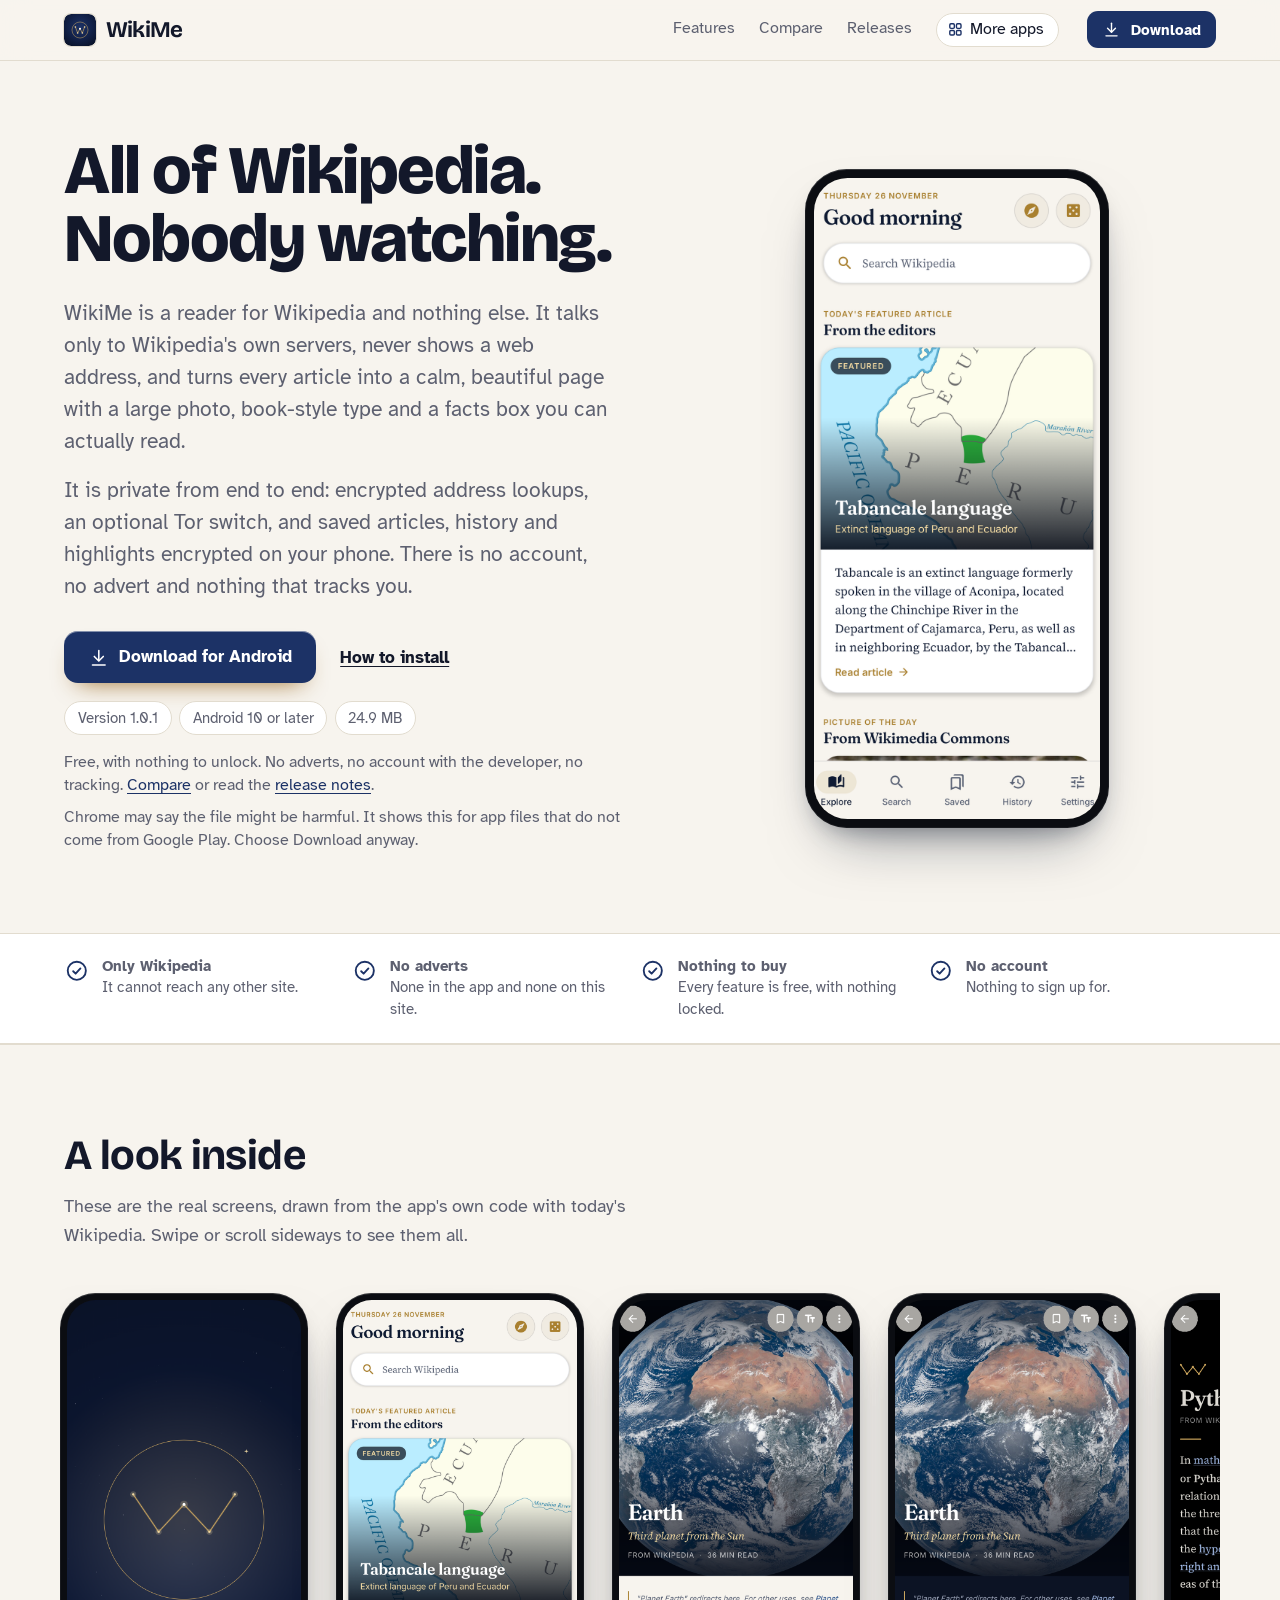
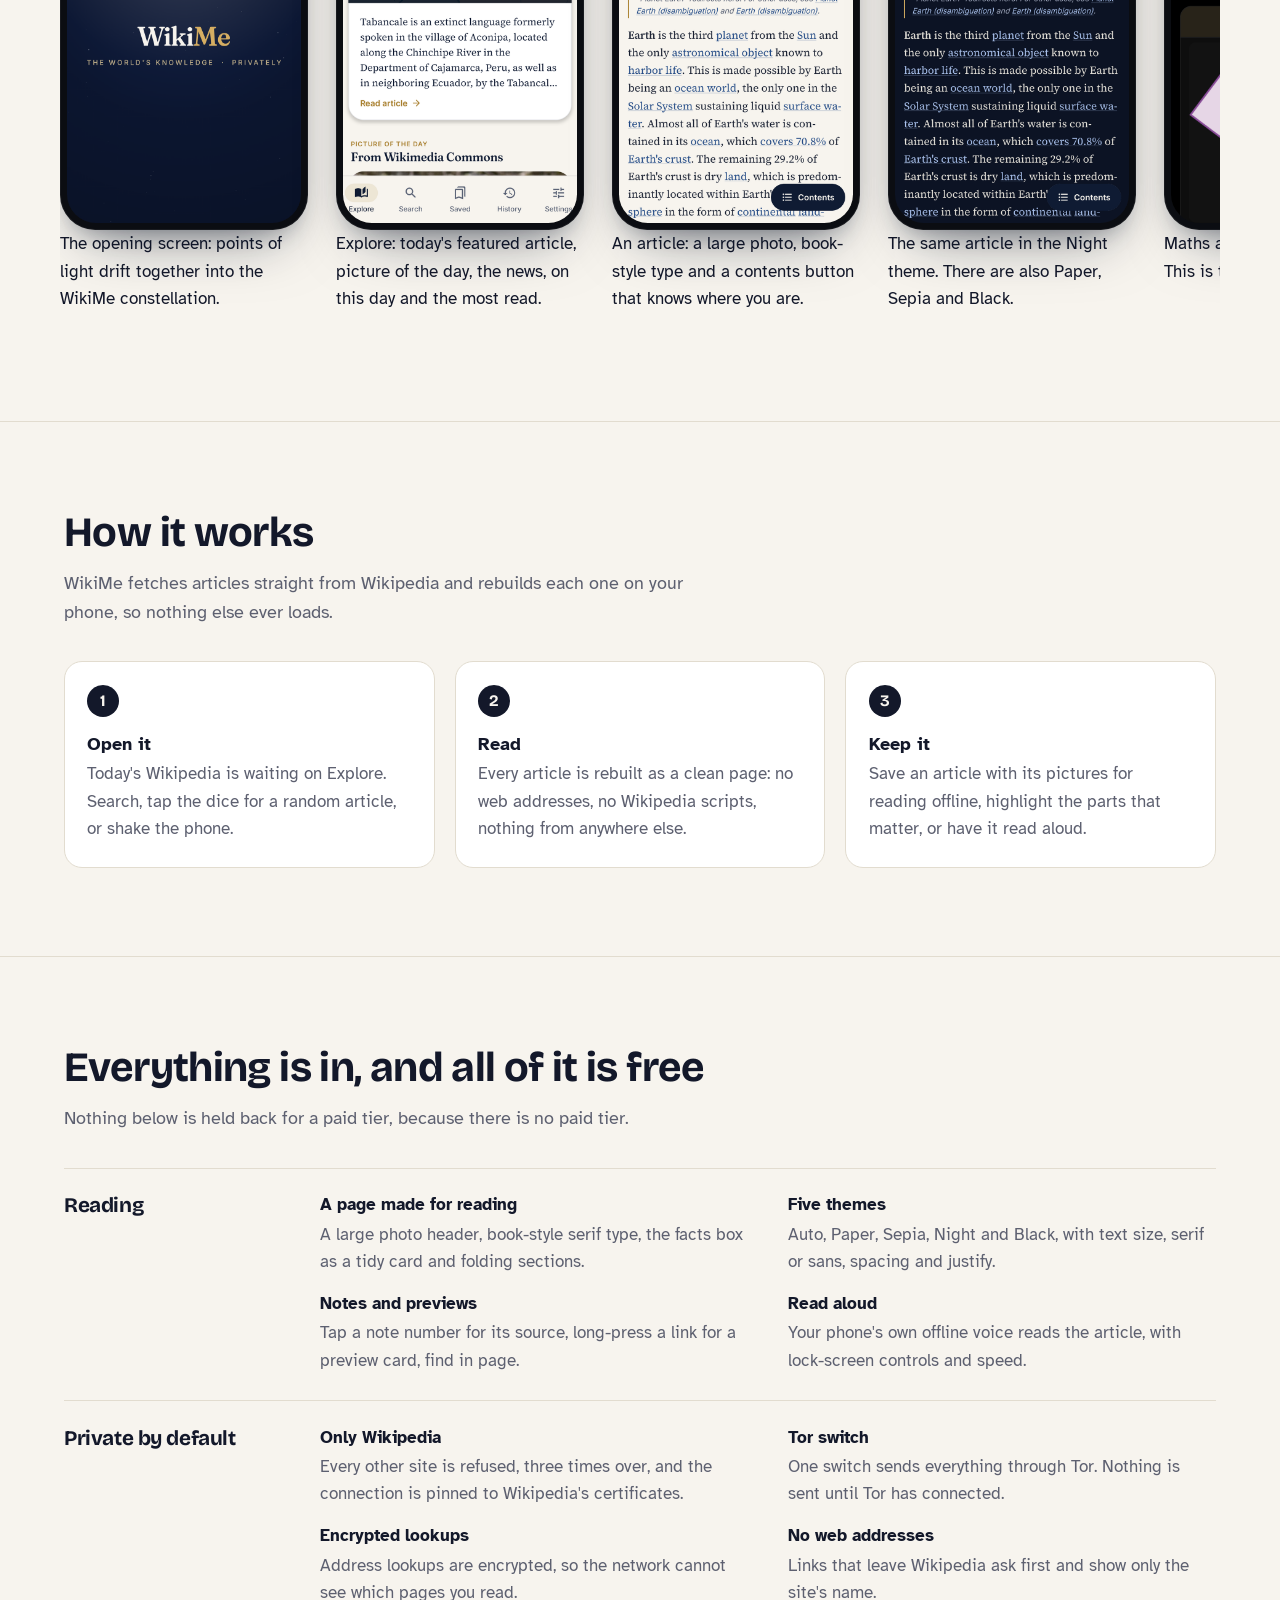
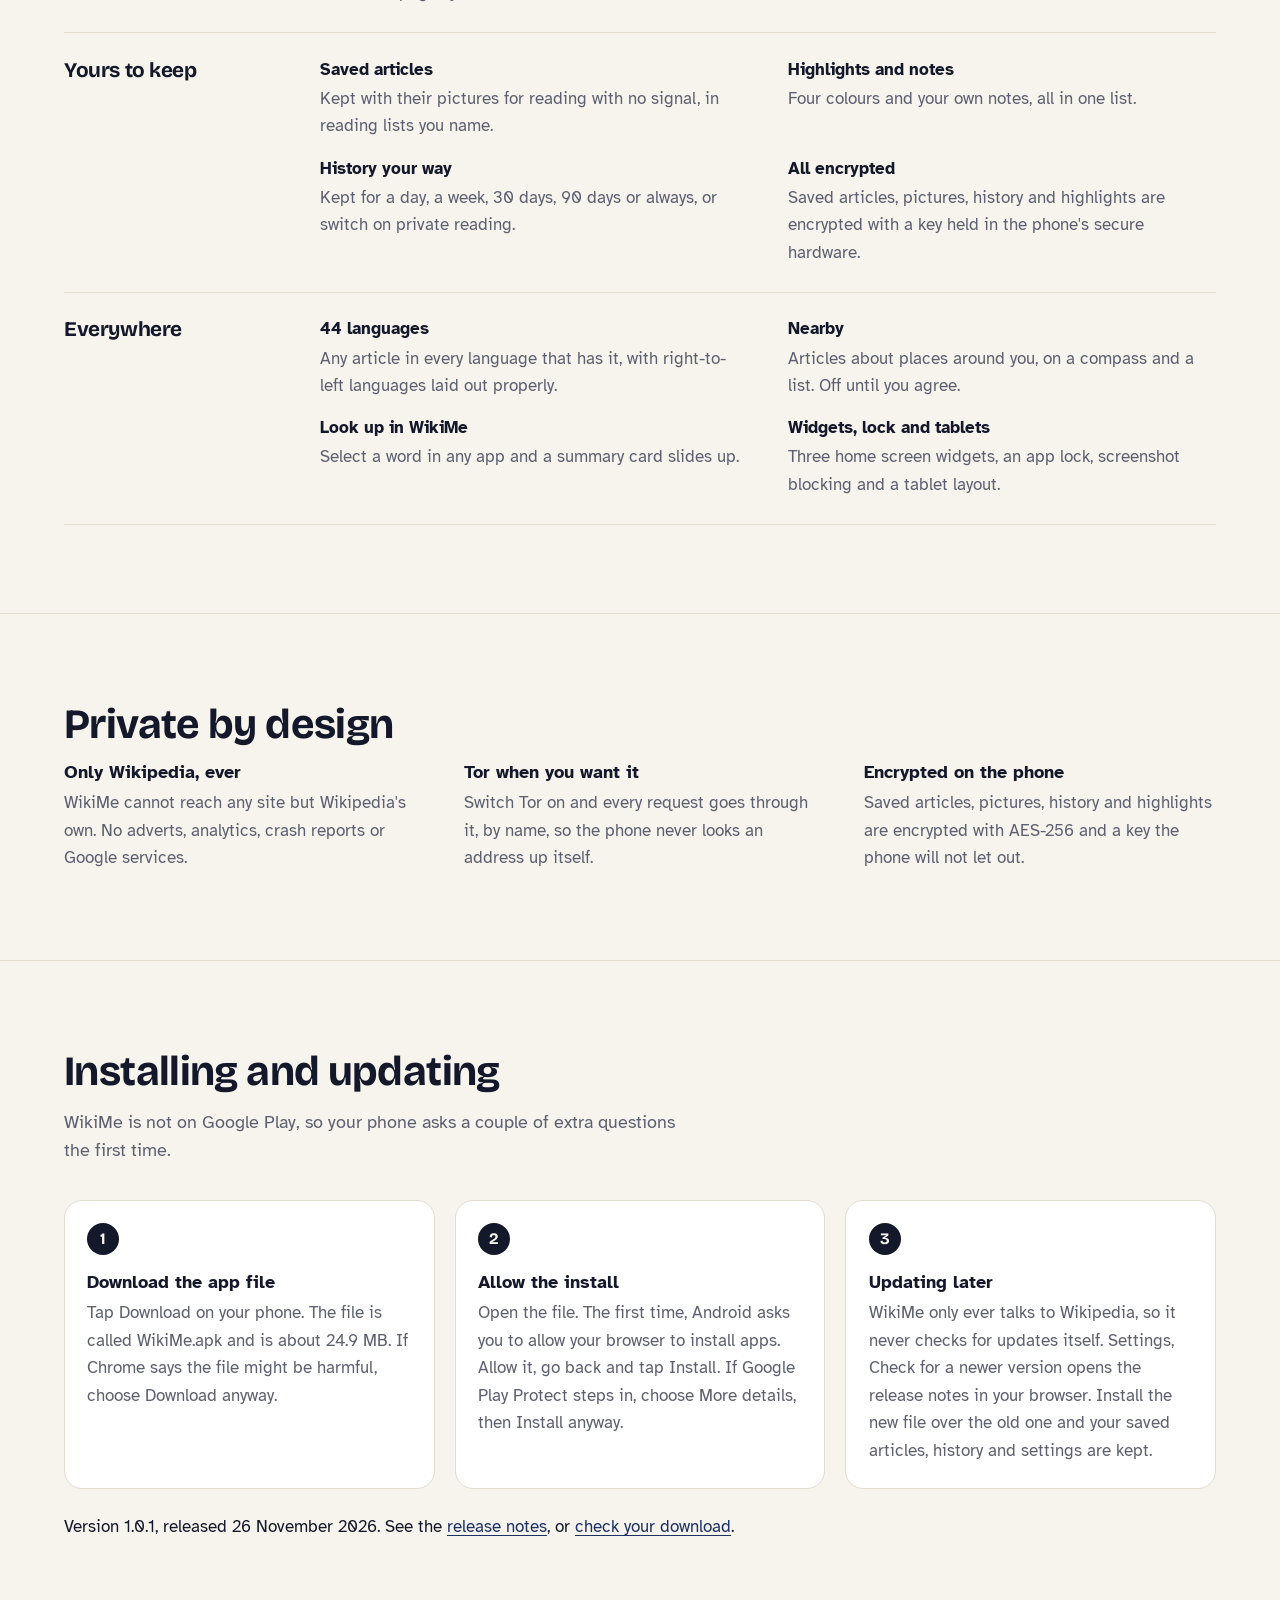
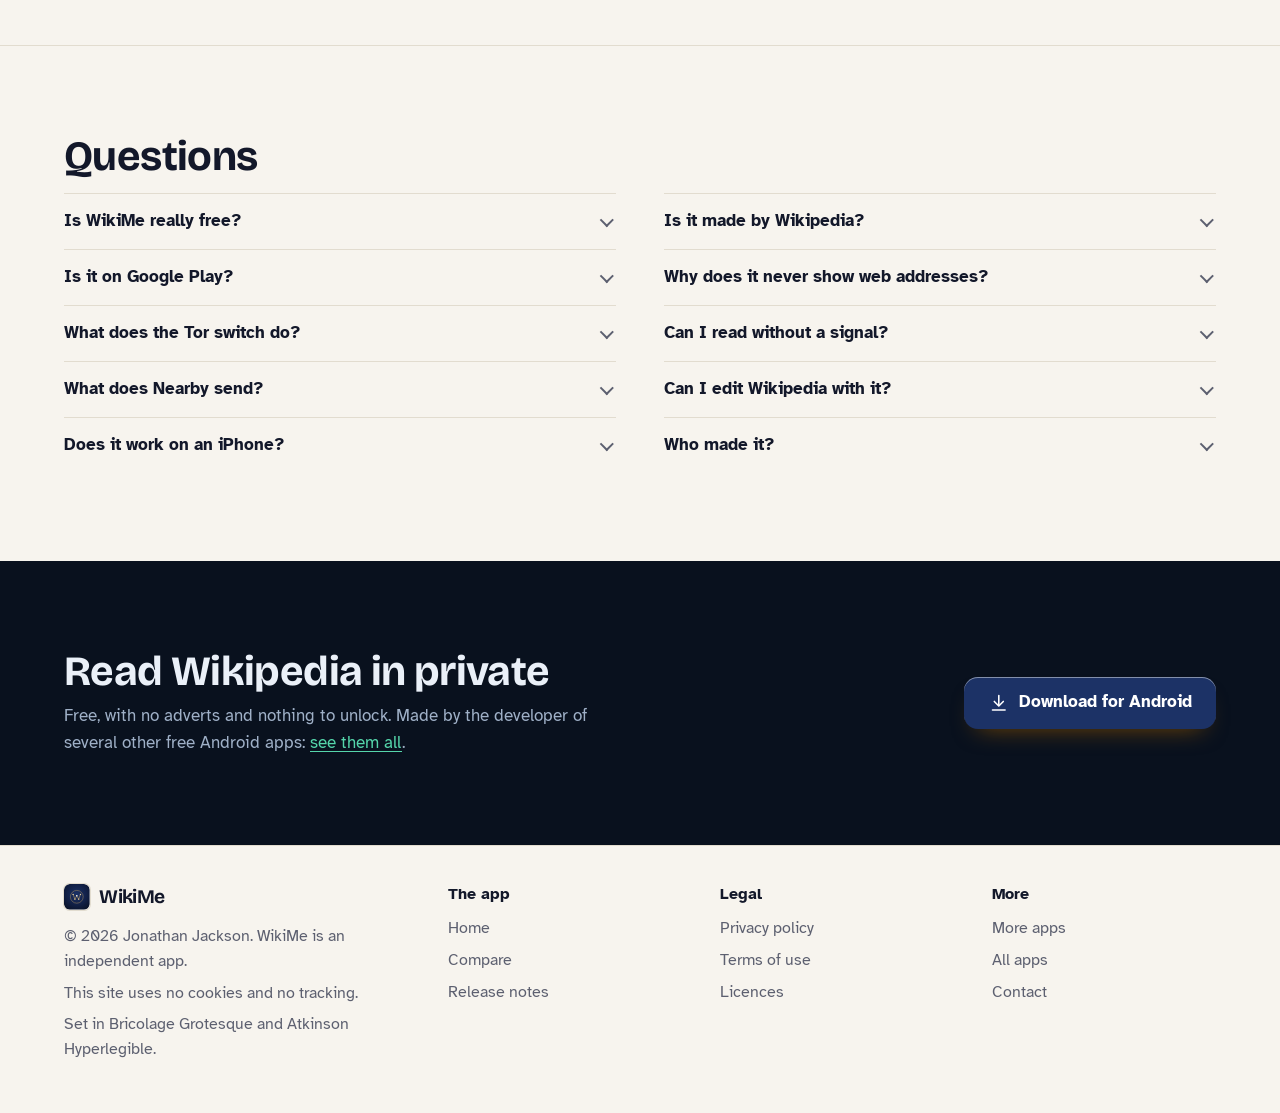
==== commit 0168b0fd: "WikiMe 1.0.1" ====
--- a/index.html
+++ b/index.html
@@ -28,7 +28,7 @@
 <link rel="stylesheet" href="./assets/house.css?v=1">
 <link rel="stylesheet" href="./assets/apps-list.css?v=1">
 <script src="./assets/apps-list.js?v=1" defer></script>
-<script type="application/ld+json">{"@context":"https://schema.org","@type":"SoftwareApplication","name":"WikiMe","url":"https://customgpter.github.io/wikime/","description":"WikiMe is a private reader for Wikipedia on Android. It only ever talks to Wikipedia, never shows a web address, can route everything through Tor, and keeps saved articles, history and highlights encrypted on your phone. No account, no adverts, no tracking.","applicationCategory":"ReferenceApplication","operatingSystem":"Android 10 or later","softwareVersion":"1.0.0","downloadUrl":"https://github.com/CustomGPTer/wikime/releases/latest/download/WikiMe.apk","releaseNotes":"https://customgpter.github.io/wikime/releases.html","offers":{"@type":"Offer","price":"0","priceCurrency":"GBP"},"inLanguage":"en-GB","image":"https://customgpter.github.io/wikime/assets/og.png","featureList":["A page made for reading","Five themes","Notes and previews","Read aloud","Only Wikipedia","Tor switch","Encrypted lookups","No web addresses","Saved articles","Highlights and notes","History your way","All encrypted"],"author":{"@type":"Person","name":"Jonathan Jackson"}}</script>
+<script type="application/ld+json">{"@context":"https://schema.org","@type":"SoftwareApplication","name":"WikiMe","url":"https://customgpter.github.io/wikime/","description":"WikiMe is a private reader for Wikipedia on Android. It only ever talks to Wikipedia, never shows a web address, can route everything through Tor, and keeps saved articles, history and highlights encrypted on your phone. No account, no adverts, no tracking.","applicationCategory":"ReferenceApplication","operatingSystem":"Android 10 or later","softwareVersion":"1.0.1","downloadUrl":"https://github.com/CustomGPTer/wikime/releases/latest/download/WikiMe.apk","releaseNotes":"https://customgpter.github.io/wikime/releases.html","offers":{"@type":"Offer","price":"0","priceCurrency":"GBP"},"inLanguage":"en-GB","image":"https://customgpter.github.io/wikime/assets/og.png","featureList":["A page made for reading","Five themes","Notes and previews","Read aloud","Only Wikipedia","Tor switch","Encrypted lookups","No web addresses","Saved articles","Highlights and notes","History your way","All encrypted"],"author":{"@type":"Person","name":"Jonathan Jackson"}}</script>
 <script type="application/ld+json">{"@context":"https://schema.org","@type":"FAQPage","mainEntity":[{"@type":"Question","name":"Is WikiMe really free?","acceptedAnswer":{"@type":"Answer","text":"Yes. There is no paid version, no subscription and no adverts, and nothing in the app is locked."}},{"@type":"Question","name":"Is it made by Wikipedia?","acceptedAnswer":{"@type":"Answer","text":"No. WikiMe is an independent app that reads Wikipedia. The articles are written by Wikipedia's volunteers and shared under Wikipedia's own licence, which WikiMe credits on every article and when you share."}},{"@type":"Question","name":"Is it on Google Play?","acceptedAnswer":{"@type":"Answer","text":"No. WikiMe is a personal project and is downloaded from this site as an Android app file. It needs Android 10 or later."}},{"@type":"Question","name":"Why does it never show web addresses?","acceptedAnswer":{"@type":"Answer","text":"So it reads like a book, not a browser. Links inside Wikipedia open in WikiMe. A link to any other site asks first, shows only the site's name, and opens in your phone's own browser."}},{"@type":"Question","name":"What does the Tor switch do?","acceptedAnswer":{"@type":"Answer","text":"When it is on, every request goes through the Tor network, so Wikipedia and your network cannot link what you read to you. It is off by default because Tor is slower. While Tor is connecting, nothing is sent at all."}},{"@type":"Question","name":"Can I read without a signal?","acceptedAnswer":{"@type":"Answer","text":"Yes. Tap the bookmark on any article to save it with its pictures. Saved articles open with no connection, and can be updated whenever you like."}},{"@type":"Question","name":"What does Nearby send?","acceptedAnswer":{"@type":"Answer","text":"Only when you ask, and only after you agree: your approximate position, rounded to about a kilometre, is sent once to Wikipedia to find articles about places nearby. It is never stored."}},{"@type":"Question","name":"Can I edit Wikipedia with it?","acceptedAnswer":{"@type":"Answer","text":"No. WikiMe is for reading. It has no account and no sign-in, so there is nothing that can be linked to you."}},{"@type":"Question","name":"Does it work on an iPhone?","acceptedAnswer":{"@type":"Answer","text":"No. WikiMe is for Android phones and tablets only."}},{"@type":"Question","name":"Who made it?","acceptedAnswer":{"@type":"Answer","text":"WikiMe is made by Jonathan Jackson, an independent developer in the United Kingdom."}}]}</script>
 </head>
 <body>
@@ -48,7 +48,7 @@
 <p class="lede">WikiMe is a reader for Wikipedia and nothing else. It talks only to Wikipedia's own servers, never shows a web address, and turns every article into a calm, beautiful page with a large photo, book-style type and a facts box you can actually read.</p><p class="lede">It is private from end to end: encrypted address lookups, an optional Tor switch, and saved articles, history and highlights encrypted on your phone. There is no account, no advert and nothing that tracks you.</p>
 
 <p class="get" id="download"><a class="button" href="https://github.com/CustomGPTer/wikime/releases/latest/download/WikiMe.apk"><svg class="ico" viewBox="0 0 24 24" aria-hidden="true"><path d="M12 4v11"/><path d="M7 10.5l5 5 5-5"/><path d="M5 20h14"/></svg>Download for Android</a><a class="aside" href="#install">How to install</a></p>
-<ul class="pills"><li>Version 1.0.0</li><li>Android 10 or later</li><li>24.9 MB</li></ul>
+<ul class="pills"><li>Version 1.0.1</li><li>Android 10 or later</li><li>24.9 MB</li></ul>
 <p class="facts">Free, with nothing to unlock. No adverts, no account with the developer, no tracking. <a href="compare.html">Compare</a> or read the <a href="releases.html">release notes</a>.</p>
 <p class="facts">Chrome may say the file might be harmful. It shows this for app files that do not come from Google Play. Choose Download anyway.</p>
 </div>
@@ -96,7 +96,7 @@
 <h2 id="install-h">Installing and updating</h2>
 <p class="intro">WikiMe is not on Google Play, so your phone asks a couple of extra questions the first time.</p>
 <ol class="steps"><li><h3>Download the app file</h3><p>Tap Download on your phone. The file is called WikiMe.apk and is about 24.9 MB. If Chrome says the file might be harmful, choose Download anyway.</p></li><li><h3>Allow the install</h3><p>Open the file. The first time, Android asks you to allow your browser to install apps. Allow it, go back and tap Install. If Google Play Protect steps in, choose More details, then Install anyway.</p></li><li><h3>Updating later</h3><p>WikiMe only ever talks to Wikipedia, so it never checks for updates itself. Settings, Check for a newer version opens the release notes in your browser. Install the new file over the old one and your saved articles, history and settings are kept.</p></li></ol>
-<p class="after-table">Version 1.0.0, released 26 November 2026. See the <a href="releases.html">release notes</a>, or <a href="releases.html#checking">check your download</a>.</p>
+<p class="after-table">Version 1.0.1, released 26 November 2026. See the <a href="releases.html">release notes</a>, or <a href="releases.html#checking">check your download</a>.</p>
 </div>
 </section>
 
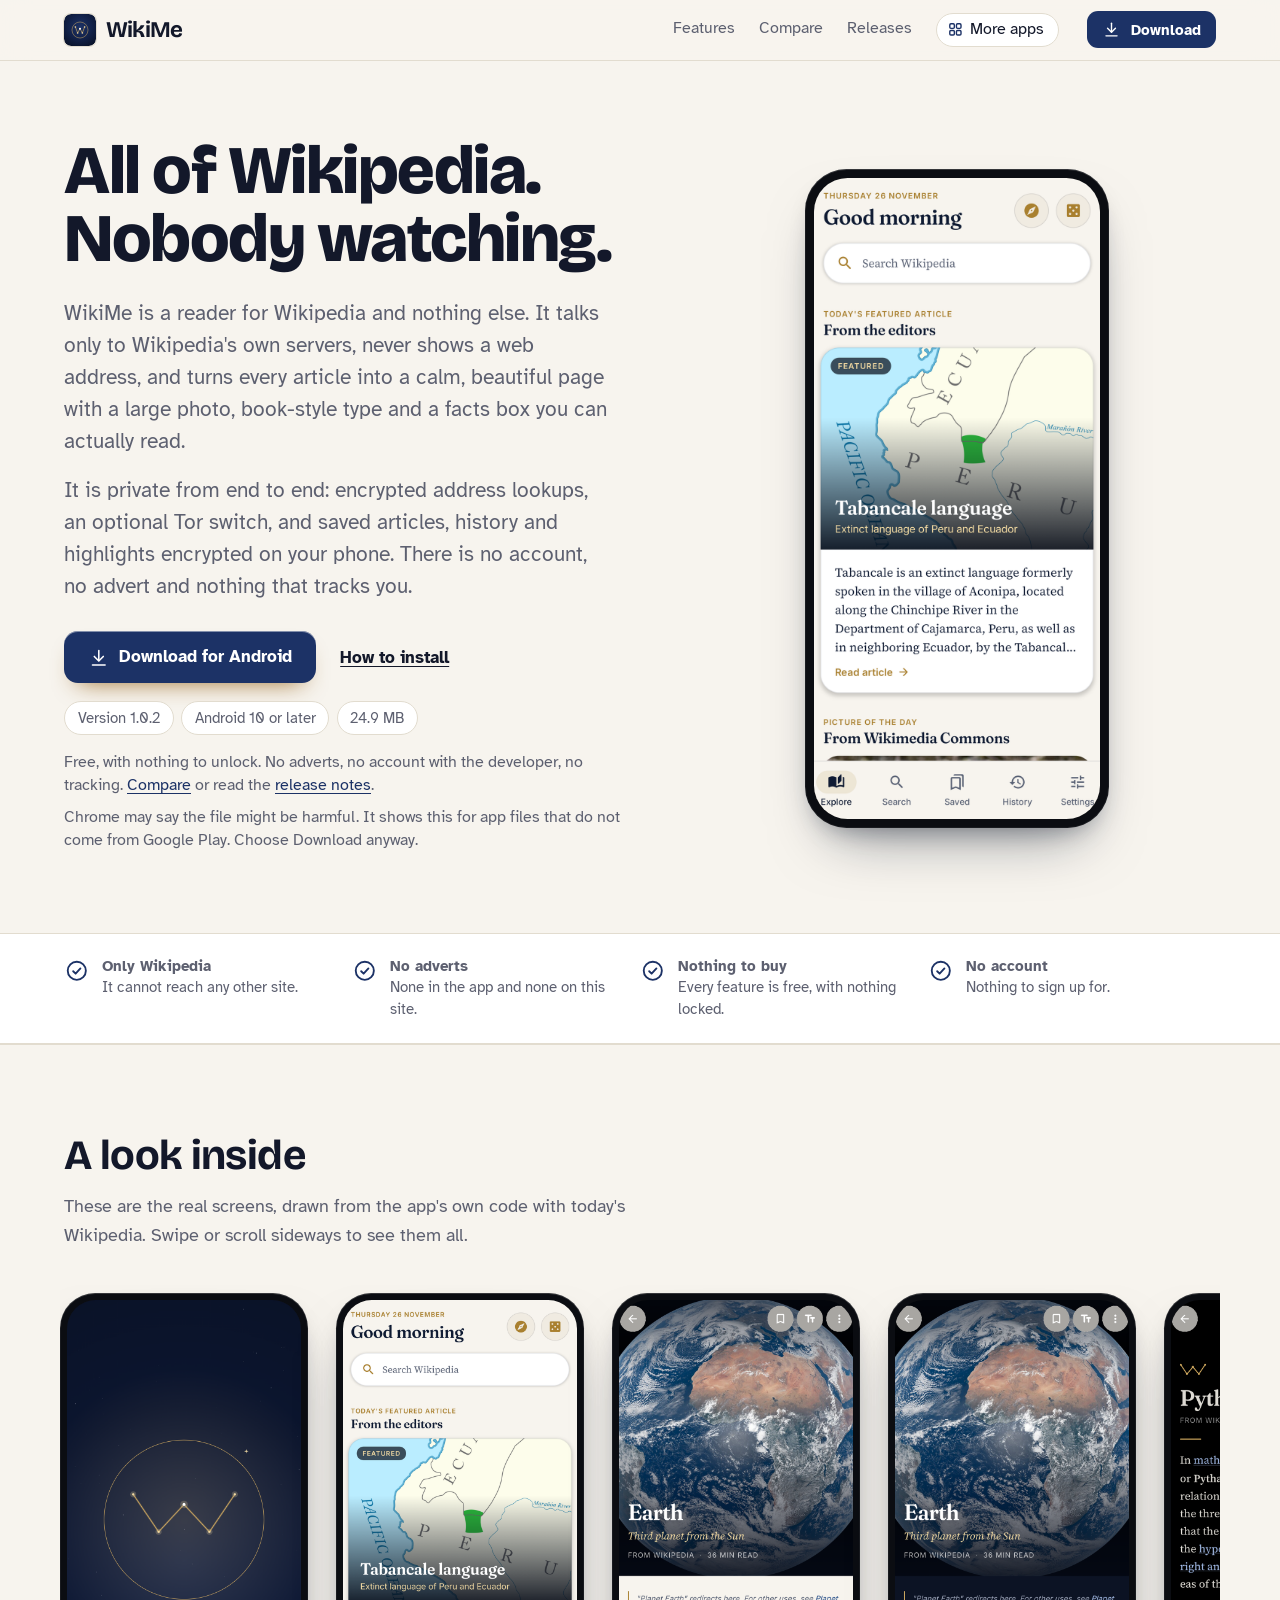
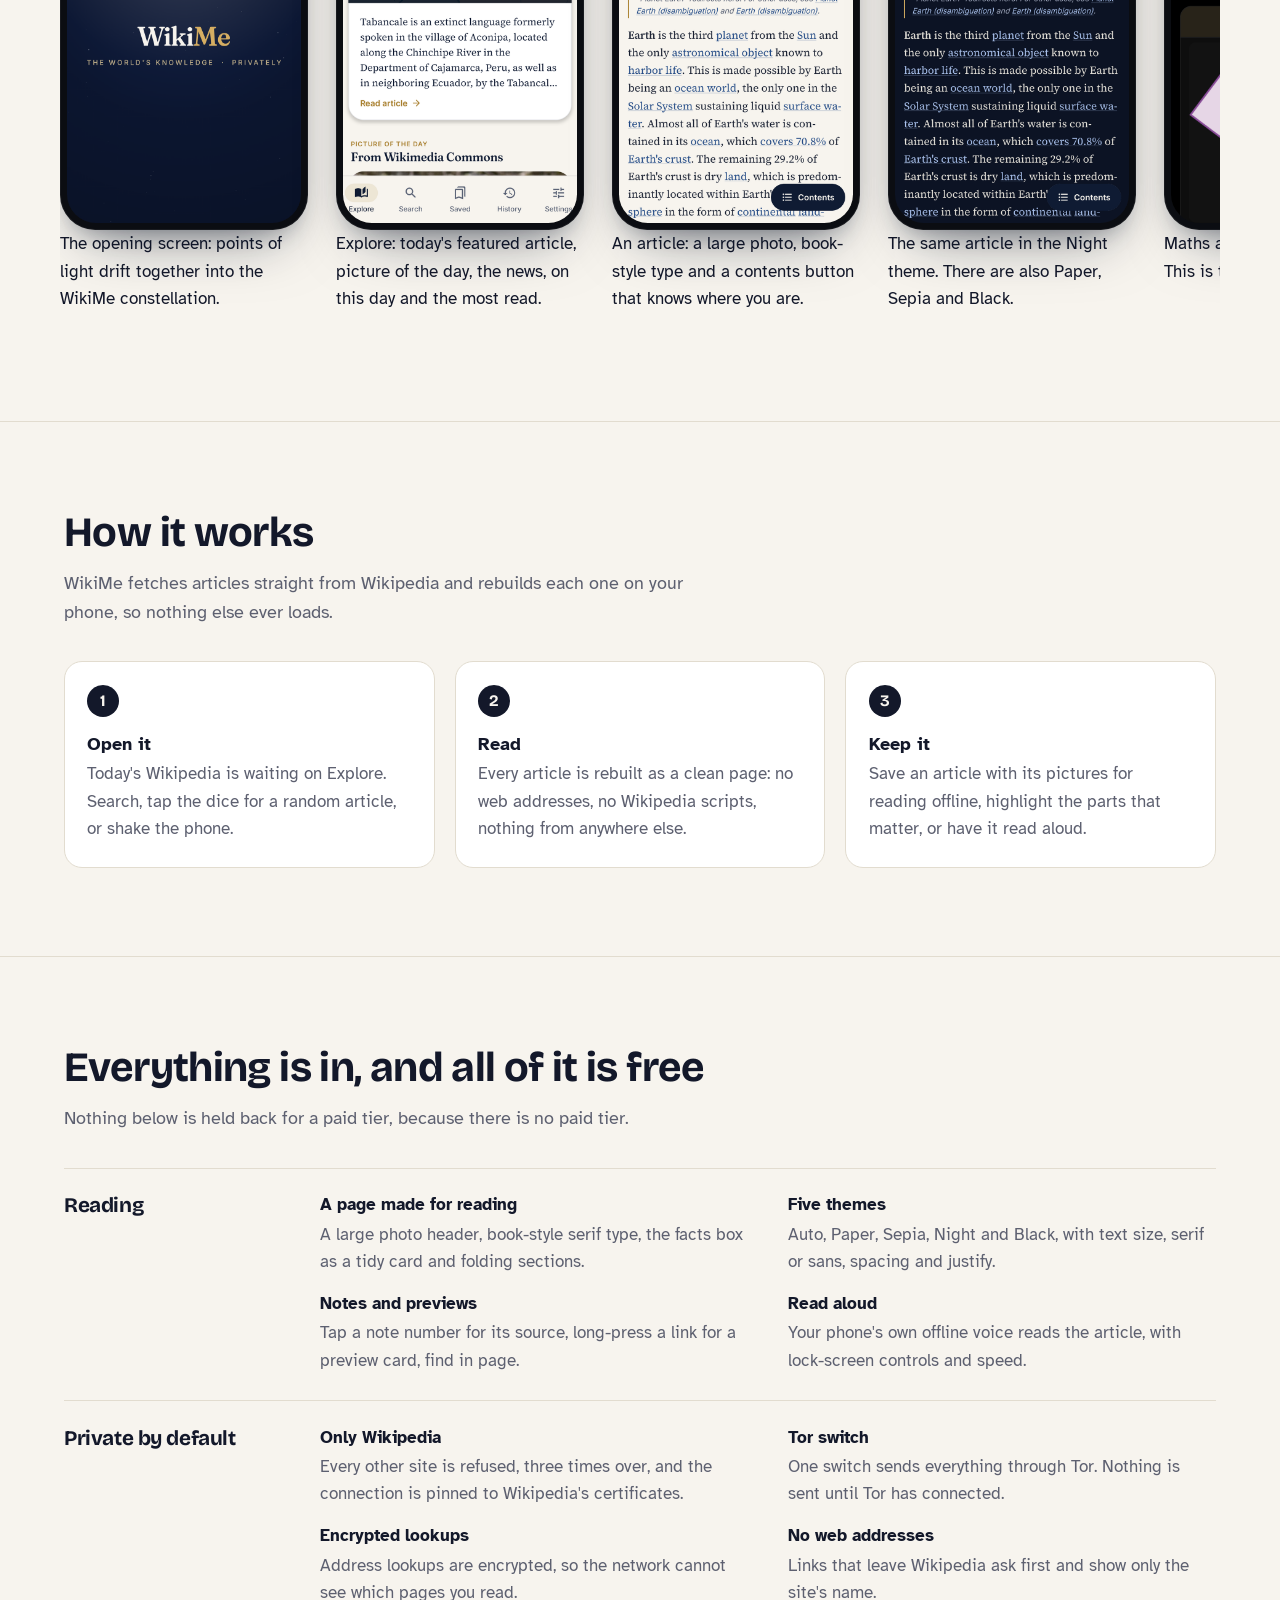
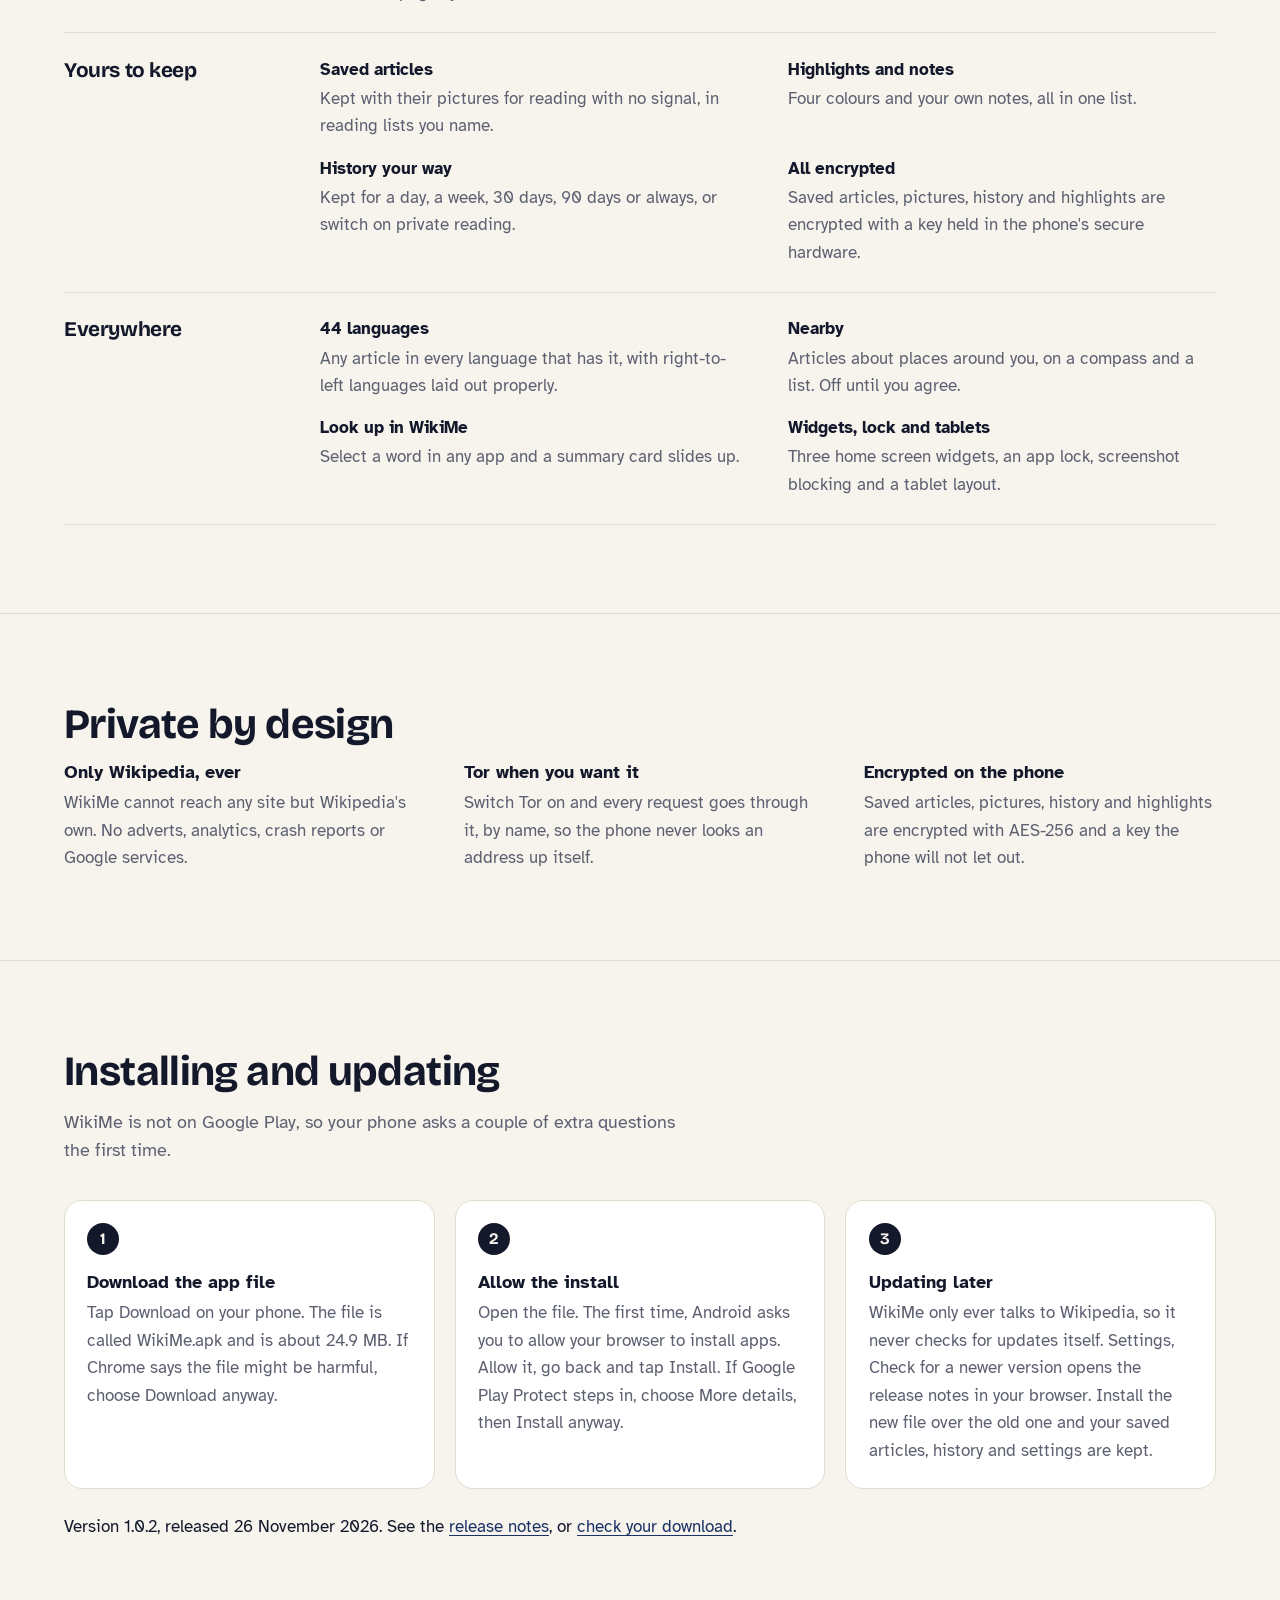
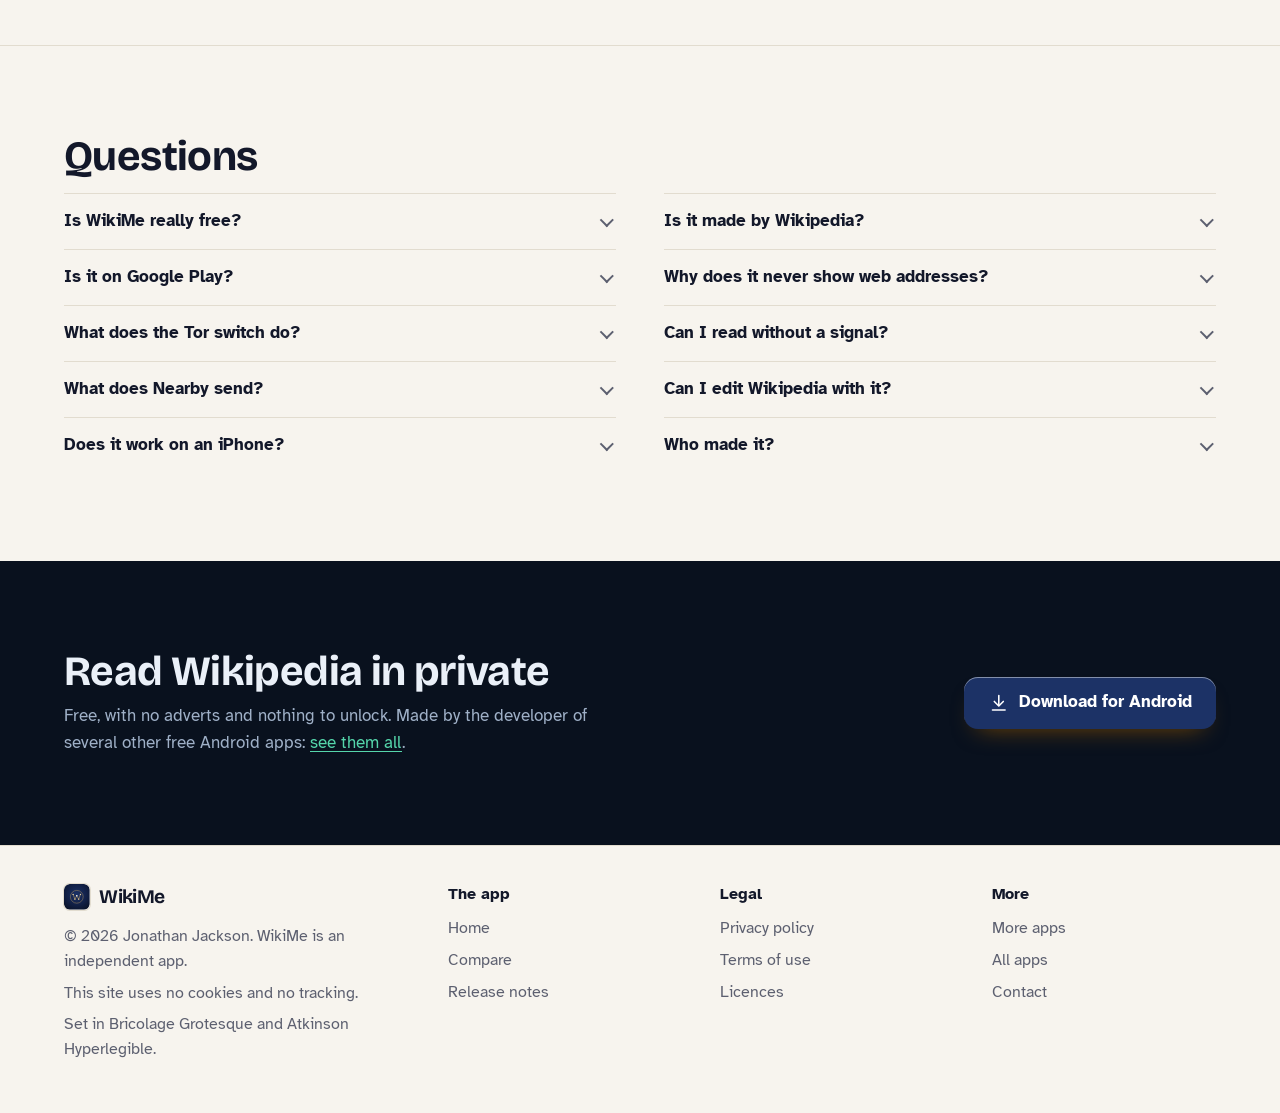
==== commit 305fcdf4: "WikiMe 1.0.2" ====
--- a/index.html
+++ b/index.html
@@ -28,7 +28,7 @@
 <link rel="stylesheet" href="./assets/house.css?v=1">
 <link rel="stylesheet" href="./assets/apps-list.css?v=1">
 <script src="./assets/apps-list.js?v=1" defer></script>
-<script type="application/ld+json">{"@context":"https://schema.org","@type":"SoftwareApplication","name":"WikiMe","url":"https://customgpter.github.io/wikime/","description":"WikiMe is a private reader for Wikipedia on Android. It only ever talks to Wikipedia, never shows a web address, can route everything through Tor, and keeps saved articles, history and highlights encrypted on your phone. No account, no adverts, no tracking.","applicationCategory":"ReferenceApplication","operatingSystem":"Android 10 or later","softwareVersion":"1.0.1","downloadUrl":"https://github.com/CustomGPTer/wikime/releases/latest/download/WikiMe.apk","releaseNotes":"https://customgpter.github.io/wikime/releases.html","offers":{"@type":"Offer","price":"0","priceCurrency":"GBP"},"inLanguage":"en-GB","image":"https://customgpter.github.io/wikime/assets/og.png","featureList":["A page made for reading","Five themes","Notes and previews","Read aloud","Only Wikipedia","Tor switch","Encrypted lookups","No web addresses","Saved articles","Highlights and notes","History your way","All encrypted"],"author":{"@type":"Person","name":"Jonathan Jackson"}}</script>
+<script type="application/ld+json">{"@context":"https://schema.org","@type":"SoftwareApplication","name":"WikiMe","url":"https://customgpter.github.io/wikime/","description":"WikiMe is a private reader for Wikipedia on Android. It only ever talks to Wikipedia, never shows a web address, can route everything through Tor, and keeps saved articles, history and highlights encrypted on your phone. No account, no adverts, no tracking.","applicationCategory":"ReferenceApplication","operatingSystem":"Android 10 or later","softwareVersion":"1.0.2","downloadUrl":"https://github.com/CustomGPTer/wikime/releases/latest/download/WikiMe.apk","releaseNotes":"https://customgpter.github.io/wikime/releases.html","offers":{"@type":"Offer","price":"0","priceCurrency":"GBP"},"inLanguage":"en-GB","image":"https://customgpter.github.io/wikime/assets/og.png","featureList":["A page made for reading","Five themes","Notes and previews","Read aloud","Only Wikipedia","Tor switch","Encrypted lookups","No web addresses","Saved articles","Highlights and notes","History your way","All encrypted"],"author":{"@type":"Person","name":"Jonathan Jackson"}}</script>
 <script type="application/ld+json">{"@context":"https://schema.org","@type":"FAQPage","mainEntity":[{"@type":"Question","name":"Is WikiMe really free?","acceptedAnswer":{"@type":"Answer","text":"Yes. There is no paid version, no subscription and no adverts, and nothing in the app is locked."}},{"@type":"Question","name":"Is it made by Wikipedia?","acceptedAnswer":{"@type":"Answer","text":"No. WikiMe is an independent app that reads Wikipedia. The articles are written by Wikipedia's volunteers and shared under Wikipedia's own licence, which WikiMe credits on every article and when you share."}},{"@type":"Question","name":"Is it on Google Play?","acceptedAnswer":{"@type":"Answer","text":"No. WikiMe is a personal project and is downloaded from this site as an Android app file. It needs Android 10 or later."}},{"@type":"Question","name":"Why does it never show web addresses?","acceptedAnswer":{"@type":"Answer","text":"So it reads like a book, not a browser. Links inside Wikipedia open in WikiMe. A link to any other site asks first, shows only the site's name, and opens in your phone's own browser."}},{"@type":"Question","name":"What does the Tor switch do?","acceptedAnswer":{"@type":"Answer","text":"When it is on, every request goes through the Tor network, so Wikipedia and your network cannot link what you read to you. It is off by default because Tor is slower. While Tor is connecting, nothing is sent at all."}},{"@type":"Question","name":"Can I read without a signal?","acceptedAnswer":{"@type":"Answer","text":"Yes. Tap the bookmark on any article to save it with its pictures. Saved articles open with no connection, and can be updated whenever you like."}},{"@type":"Question","name":"What does Nearby send?","acceptedAnswer":{"@type":"Answer","text":"Only when you ask, and only after you agree: your approximate position, rounded to about a kilometre, is sent once to Wikipedia to find articles about places nearby. It is never stored."}},{"@type":"Question","name":"Can I edit Wikipedia with it?","acceptedAnswer":{"@type":"Answer","text":"No. WikiMe is for reading. It has no account and no sign-in, so there is nothing that can be linked to you."}},{"@type":"Question","name":"Does it work on an iPhone?","acceptedAnswer":{"@type":"Answer","text":"No. WikiMe is for Android phones and tablets only."}},{"@type":"Question","name":"Who made it?","acceptedAnswer":{"@type":"Answer","text":"WikiMe is made by Jonathan Jackson, an independent developer in the United Kingdom."}}]}</script>
 </head>
 <body>
@@ -48,7 +48,7 @@
 <p class="lede">WikiMe is a reader for Wikipedia and nothing else. It talks only to Wikipedia's own servers, never shows a web address, and turns every article into a calm, beautiful page with a large photo, book-style type and a facts box you can actually read.</p><p class="lede">It is private from end to end: encrypted address lookups, an optional Tor switch, and saved articles, history and highlights encrypted on your phone. There is no account, no advert and nothing that tracks you.</p>
 
 <p class="get" id="download"><a class="button" href="https://github.com/CustomGPTer/wikime/releases/latest/download/WikiMe.apk"><svg class="ico" viewBox="0 0 24 24" aria-hidden="true"><path d="M12 4v11"/><path d="M7 10.5l5 5 5-5"/><path d="M5 20h14"/></svg>Download for Android</a><a class="aside" href="#install">How to install</a></p>
-<ul class="pills"><li>Version 1.0.1</li><li>Android 10 or later</li><li>24.9 MB</li></ul>
+<ul class="pills"><li>Version 1.0.2</li><li>Android 10 or later</li><li>24.9 MB</li></ul>
 <p class="facts">Free, with nothing to unlock. No adverts, no account with the developer, no tracking. <a href="compare.html">Compare</a> or read the <a href="releases.html">release notes</a>.</p>
 <p class="facts">Chrome may say the file might be harmful. It shows this for app files that do not come from Google Play. Choose Download anyway.</p>
 </div>
@@ -96,7 +96,7 @@
 <h2 id="install-h">Installing and updating</h2>
 <p class="intro">WikiMe is not on Google Play, so your phone asks a couple of extra questions the first time.</p>
 <ol class="steps"><li><h3>Download the app file</h3><p>Tap Download on your phone. The file is called WikiMe.apk and is about 24.9 MB. If Chrome says the file might be harmful, choose Download anyway.</p></li><li><h3>Allow the install</h3><p>Open the file. The first time, Android asks you to allow your browser to install apps. Allow it, go back and tap Install. If Google Play Protect steps in, choose More details, then Install anyway.</p></li><li><h3>Updating later</h3><p>WikiMe only ever talks to Wikipedia, so it never checks for updates itself. Settings, Check for a newer version opens the release notes in your browser. Install the new file over the old one and your saved articles, history and settings are kept.</p></li></ol>
-<p class="after-table">Version 1.0.1, released 26 November 2026. See the <a href="releases.html">release notes</a>, or <a href="releases.html#checking">check your download</a>.</p>
+<p class="after-table">Version 1.0.2, released 26 November 2026. See the <a href="releases.html">release notes</a>, or <a href="releases.html#checking">check your download</a>.</p>
 </div>
 </section>
 
